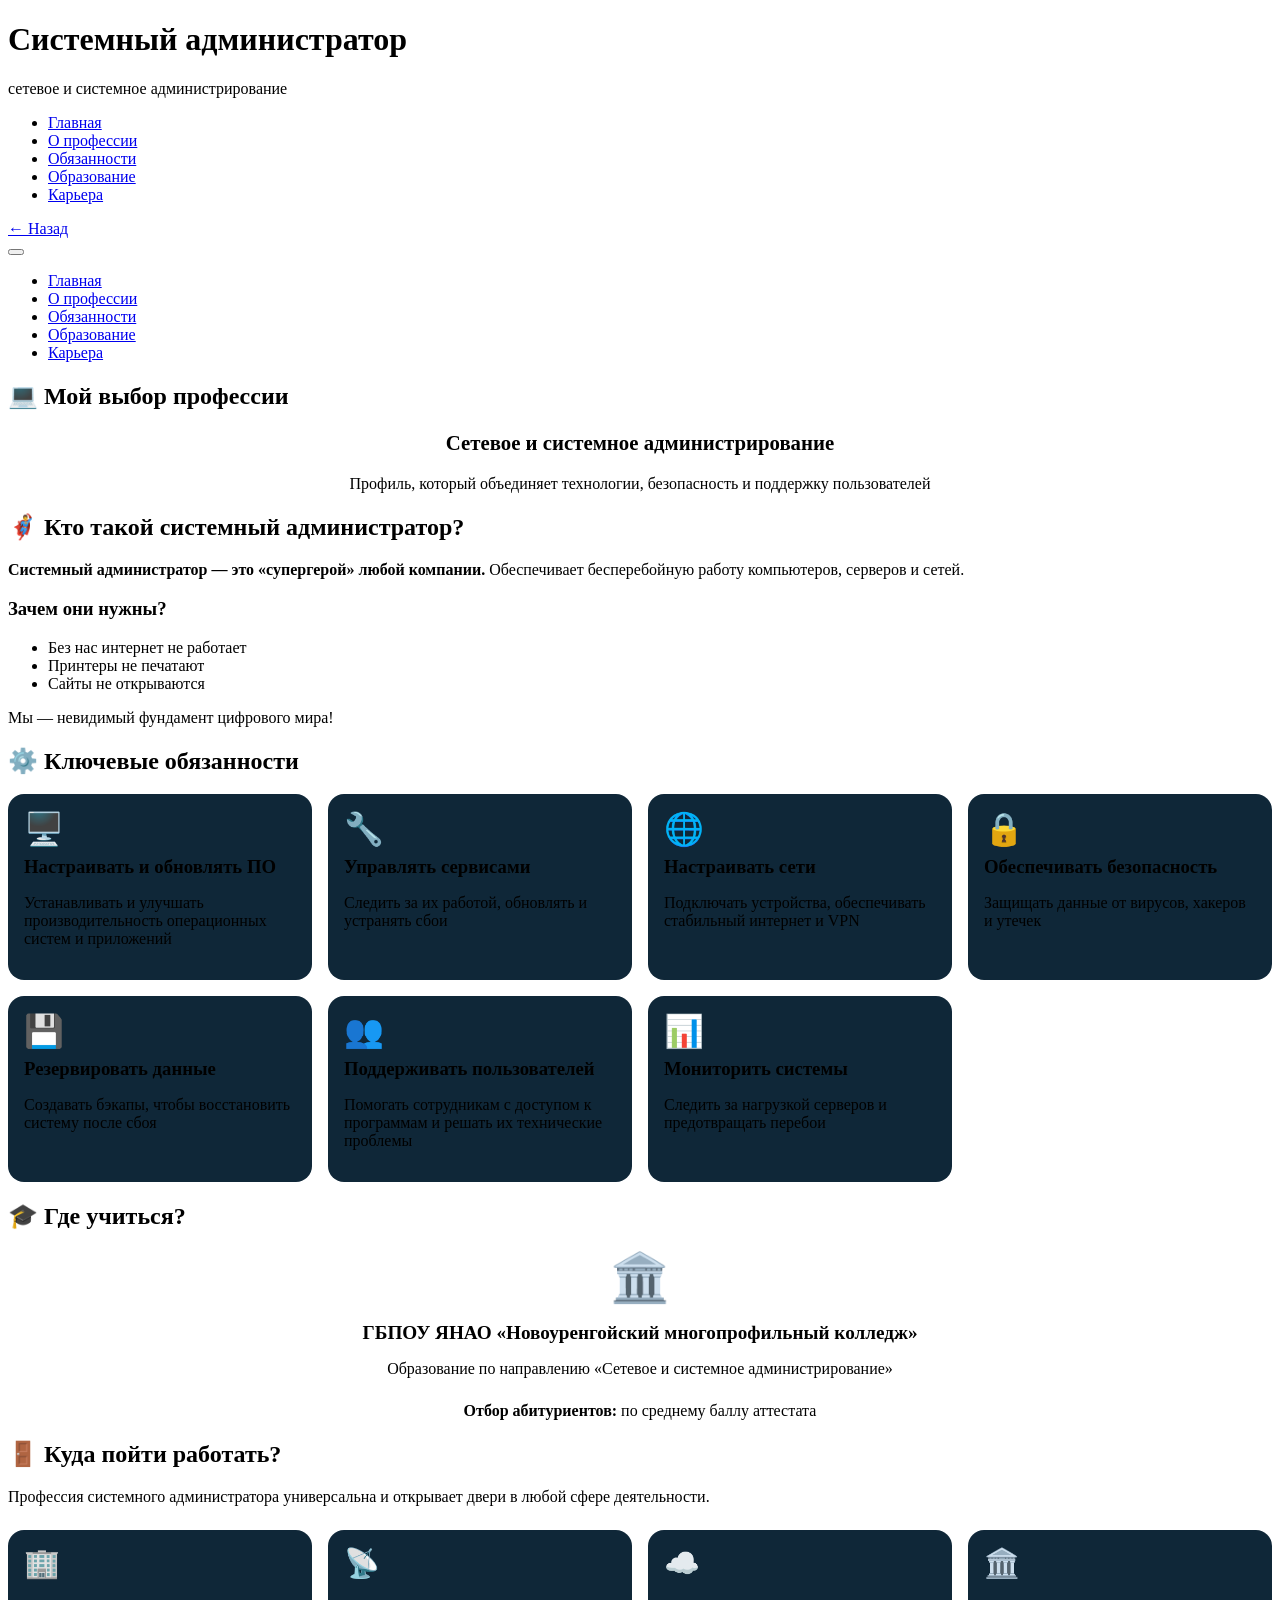
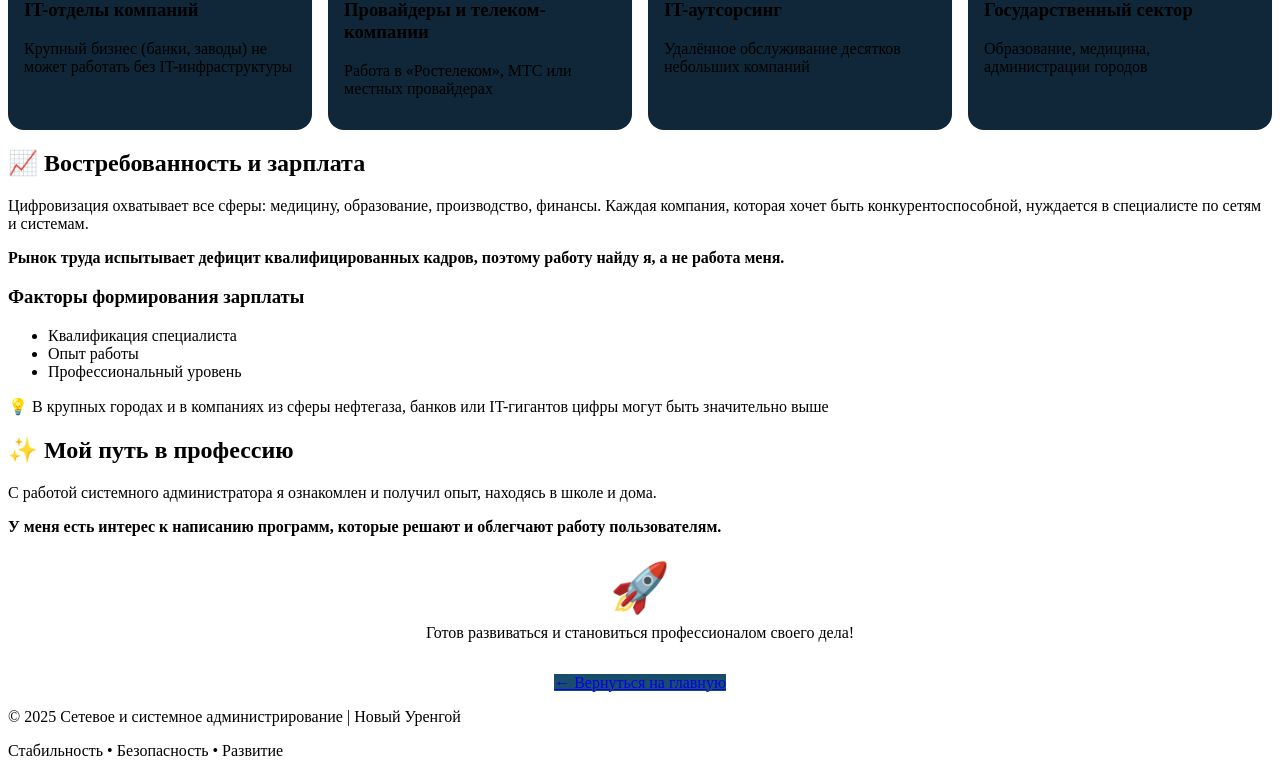
==== profession.html @ a05a3fca "Add files via upload" ====
<!-- profession.html -->
<!DOCTYPE html>
<html lang="ru">
<head>
    <meta charset="UTF-8">
    <meta name="viewport" content="width=device-width, initial-scale=1.0">
    <title>Системный администратор | Моя профессия</title>
    <link rel="preconnect" href="https://fonts.googleapis.com">
    <link rel="preconnect" href="https://fonts.gstatic.com" crossorigin>
    <link href="https://fonts.googleapis.com/css2?family=Inter:opsz,wght@14..32,400;14..32,500;14..32,600;14..32,700&display=swap" rel="stylesheet">
    <link rel="stylesheet" href="css/style.css">
</head>
<body>
<!-- Навигационная панель -->
<header class="fullscreen-nav">
    <div class="nav-content">
        <div class="nav-brand">
            <h1 class="nav-name">Системный администратор</h1>
            <p class="nav-location">сетевое и системное администрирование</p>
        </div>

        <nav class="nav-menu">
            <ul class="nav-links">
                <li><a href="index.html" class="nav-link">Главная</a></li>
                <li><a href="#about" class="nav-link">О профессии</a></li>
                <li><a href="#responsibilities" class="nav-link">Обязанности</a></li>
                <li><a href="#education" class="nav-link">Образование</a></li>
                <li><a href="#career" class="nav-link">Карьера</a>
            </ul>
        </nav>

        <div class="nav-social">
            <a href="index.html" class="social-link">← Назад</a>
        </div>

        <button class="mobile-menu-btn" aria-label="Меню">
            <span></span>
            <span></span>
            <span></span>
        </button>
    </div>
</header>

<!-- Мобильное меню -->
<div class="mobile-menu">
    <ul class="mobile-links">
        <li><a href="index.html" class="mobile-link">Главная</a></li>
        <li><a href="#about" class="mobile-link">О профессии</a></li>
        <li><a href="#responsibilities" class="mobile-link">Обязанности</a></li>
        <li><a href="#education" class="mobile-link">Образование</a></li>
        <li><a href="#career" class="mobile-link">Карьера</a></li>
    </ul>
</div>

<!-- Основной контент -->
<main class="main-content">
    <div class="container">
        <!-- 1-й слайд: выбор профессии -->
        <section class="card hero-card" id="about">
            <h2><span class="card-icon">💻</span> Мой выбор профессии</h2>
            <div class="bio-block" style="text-align: center;">
                <p style="font-size: 1.3rem; font-weight: 600;">Сетевое и системное администрирование</p>
                <p style="margin-top: 0.5rem;">Профиль, который объединяет технологии, безопасность и поддержку пользователей</p>
            </div>
        </section>

        <!-- 2-й слайд: кто такой системный администратор -->
        <section class="card" id="hero">
            <h2><span class="card-icon">🦸‍♂️</span> Кто такой системный администратор?</h2>
            <div class="bio-block">
                <p><strong>Системный администратор — это «супергерой» любой компании.</strong> Обеспечивает бесперебойную работу компьютеров, серверов и сетей.</p>
            </div>
            <div class="info-block">
                <h3>Зачем они нужны?</h3>
                <ul class="profile-list">
                    <li>Без нас интернет не работает</li>
                    <li>Принтеры не печатают</li>
                    <li>Сайты не открываются</li>
                </ul>
                <p style="margin-top: 1rem; color: var(--accent-light);">Мы — невидимый фундамент цифрового мира!</p>
            </div>
        </section>

        <!-- 3-й слайд: обязанности -->
        <section class="card" id="responsibilities">
            <h2><span class="card-icon">⚙️</span> Ключевые обязанности</h2>
            <div class="responsibilities-grid" style="display: grid; grid-template-columns: repeat(auto-fit, minmax(280px, 1fr)); gap: 1rem;">
                <div class="resp-item" style="background: #0f2738; border-radius: 1rem; padding: 1rem;">
                    <div style="font-size: 2rem;">🖥️</div>
                    <h3 style="margin: 0.5rem 0;">Настраивать и обновлять ПО</h3>
                    <p style="color: var(--text-secondary);">Устанавливать и улучшать производительность операционных систем и приложений</p>
                </div>
                <div class="resp-item" style="background: #0f2738; border-radius: 1rem; padding: 1rem;">
                    <div style="font-size: 2rem;">🔧</div>
                    <h3 style="margin: 0.5rem 0;">Управлять сервисами</h3>
                    <p style="color: var(--text-secondary);">Следить за их работой, обновлять и устранять сбои</p>
                </div>
                <div class="resp-item" style="background: #0f2738; border-radius: 1rem; padding: 1rem;">
                    <div style="font-size: 2rem;">🌐</div>
                    <h3 style="margin: 0.5rem 0;">Настраивать сети</h3>
                    <p style="color: var(--text-secondary);">Подключать устройства, обеспечивать стабильный интернет и VPN</p>
                </div>
                <div class="resp-item" style="background: #0f2738; border-radius: 1rem; padding: 1rem;">
                    <div style="font-size: 2rem;">🔒</div>
                    <h3 style="margin: 0.5rem 0;">Обеспечивать безопасность</h3>
                    <p style="color: var(--text-secondary);">Защищать данные от вирусов, хакеров и утечек</p>
                </div>
                <div class="resp-item" style="background: #0f2738; border-radius: 1rem; padding: 1rem;">
                    <div style="font-size: 2rem;">💾</div>
                    <h3 style="margin: 0.5rem 0;">Резервировать данные</h3>
                    <p style="color: var(--text-secondary);">Создавать бэкапы, чтобы восстановить систему после сбоя</p>
                </div>
                <div class="resp-item" style="background: #0f2738; border-radius: 1rem; padding: 1rem;">
                    <div style="font-size: 2rem;">👥</div>
                    <h3 style="margin: 0.5rem 0;">Поддерживать пользователей</h3>
                    <p style="color: var(--text-secondary);">Помогать сотрудникам с доступом к программам и решать их технические проблемы</p>
                </div>
                <div class="resp-item" style="background: #0f2738; border-radius: 1rem; padding: 1rem;">
                    <div style="font-size: 2rem;">📊</div>
                    <h3 style="margin: 0.5rem 0;">Мониторить системы</h3>
                    <p style="color: var(--text-secondary);">Следить за нагрузкой серверов и предотвращать перебои</p>
                </div>
            </div>
        </section>

        <!-- 4-й слайд: образование -->
        <section class="card" id="education">
            <h2><span class="card-icon">🎓</span> Где учиться?</h2>
            <div class="education-item" style="display: block; text-align: center;">
                <div style="font-size: 3rem; margin-bottom: 1rem;">🏛️</div>
                <div class="education-desc">
                    <strong style="font-size: 1.2rem;">ГБПОУ ЯНАО «Новоуренгойский многопрофильный колледж»</strong>
                    <p style="margin-top: 1rem;">Образование по направлению «Сетевое и системное администрирование»</p>
                </div>
                <div class="bio-block" style="margin-top: 1.5rem;">
                    <p><strong>Отбор абитуриентов:</strong> по среднему баллу аттестата</p>
                </div>
            </div>
        </section>

        <!-- 5-й слайд: направления работы -->
        <section class="card" id="career">
            <h2><span class="card-icon">🚪</span> Куда пойти работать?</h2>
            <p style="margin-bottom: 1.5rem;">Профессия системного администратора универсальна и открывает двери в любой сфере деятельности.</p>
            
            <div class="directions-grid" style="display: grid; grid-template-columns: repeat(auto-fit, minmax(260px, 1fr)); gap: 1rem;">
                <div class="direction-item" style="background: #0f2738; border-radius: 1rem; padding: 1rem;">
                    <div style="font-size: 1.8rem;">🏢</div>
                    <h3>IT-отделы компаний</h3>
                    <p style="color: var(--text-secondary);">Крупный бизнес (банки, заводы) не может работать без IT-инфраструктуры</p>
                </div>
                <div class="direction-item" style="background: #0f2738; border-radius: 1rem; padding: 1rem;">
                    <div style="font-size: 1.8rem;">📡</div>
                    <h3>Провайдеры и телеком-компании</h3>
                    <p style="color: var(--text-secondary);">Работа в «Ростелеком», МТС или местных провайдерах</p>
                </div>
                <div class="direction-item" style="background: #0f2738; border-radius: 1rem; padding: 1rem;">
                    <div style="font-size: 1.8rem;">☁️</div>
                    <h3>IT-аутсорсинг</h3>
                    <p style="color: var(--text-secondary);">Удалённое обслуживание десятков небольших компаний</p>
                </div>
                <div class="direction-item" style="background: #0f2738; border-radius: 1rem; padding: 1rem;">
                    <div style="font-size: 1.8rem;">🏛️</div>
                    <h3>Государственный сектор</h3>
                    <p style="color: var(--text-secondary);">Образование, медицина, администрации городов</p>
                </div>
            </div>
        </section>

        <!-- 6-й слайд: востребованность и зарплата -->
        <section class="card">
            <h2><span class="card-icon">📈</span> Востребованность и зарплата</h2>
            
            <div class="bio-block">
                <p>Цифровизация охватывает все сферы: медицину, образование, производство, финансы. Каждая компания, которая хочет быть конкурентоспособной, нуждается в специалисте по сетям и системам.</p>
                <p style="margin-top: 1rem;"><strong>Рынок труда испытывает дефицит квалифицированных кадров, поэтому работу найду я, а не работа меня.</strong></p>
            </div>

            <div class="info-block">
                <h3>Факторы формирования зарплаты</h3>
                <ul class="profile-list">
                    <li>Квалификация специалиста</li>
                    <li>Опыт работы</li>
                    <li>Профессиональный уровень</li>
                </ul>
                <p style="margin-top: 1rem; color: var(--accent-light);">💡 В крупных городах и в компаниях из сферы нефтегаза, банков или IT-гигантов цифры могут быть значительно выше</p>
            </div>
        </section>

        <!-- 7-й слайд: заключение -->
        <section class="card">
            <h2><span class="card-icon">✨</span> Мой путь в профессию</h2>
            <div class="bio-block" style="border-left-color: #c6512b;">
                <p>С работой системного администратора я ознакомлен и получил опыт, находясь в школе и дома.</p>
                <p style="margin-top: 1rem;"><strong>У меня есть интерес к написанию программ, которые решают и облегчают работу пользователям.</strong></p>
            </div>
            <div style="text-align: center; margin-top: 1.5rem;">
                <div style="font-size: 3rem;">🚀</div>
                <p style="margin-top: 0.5rem;">Готов развиваться и становиться профессионалом своего дела!</p>
            </div>
        </section>

        <!-- Кнопка возврата -->
        <div style="text-align: center; margin-top: 2rem;">
            <a href="index.html" class="button button-twitch" style="background: #1a4d6b;">
                <span class="button-icon">←</span>
                Вернуться на главную
            </a>
        </div>
    </div>
</main>

<!-- Футер -->
<footer class="footer">
    <div class="footer-content">
        <p>© 2025 Сетевое и системное администрирование | Новый Уренгой</p>
        <p class="footer-motto">Стабильность • Безопасность • Развитие</p>
    </div>
</footer>

<script src="js/main.js"></script>
</body>
</html>
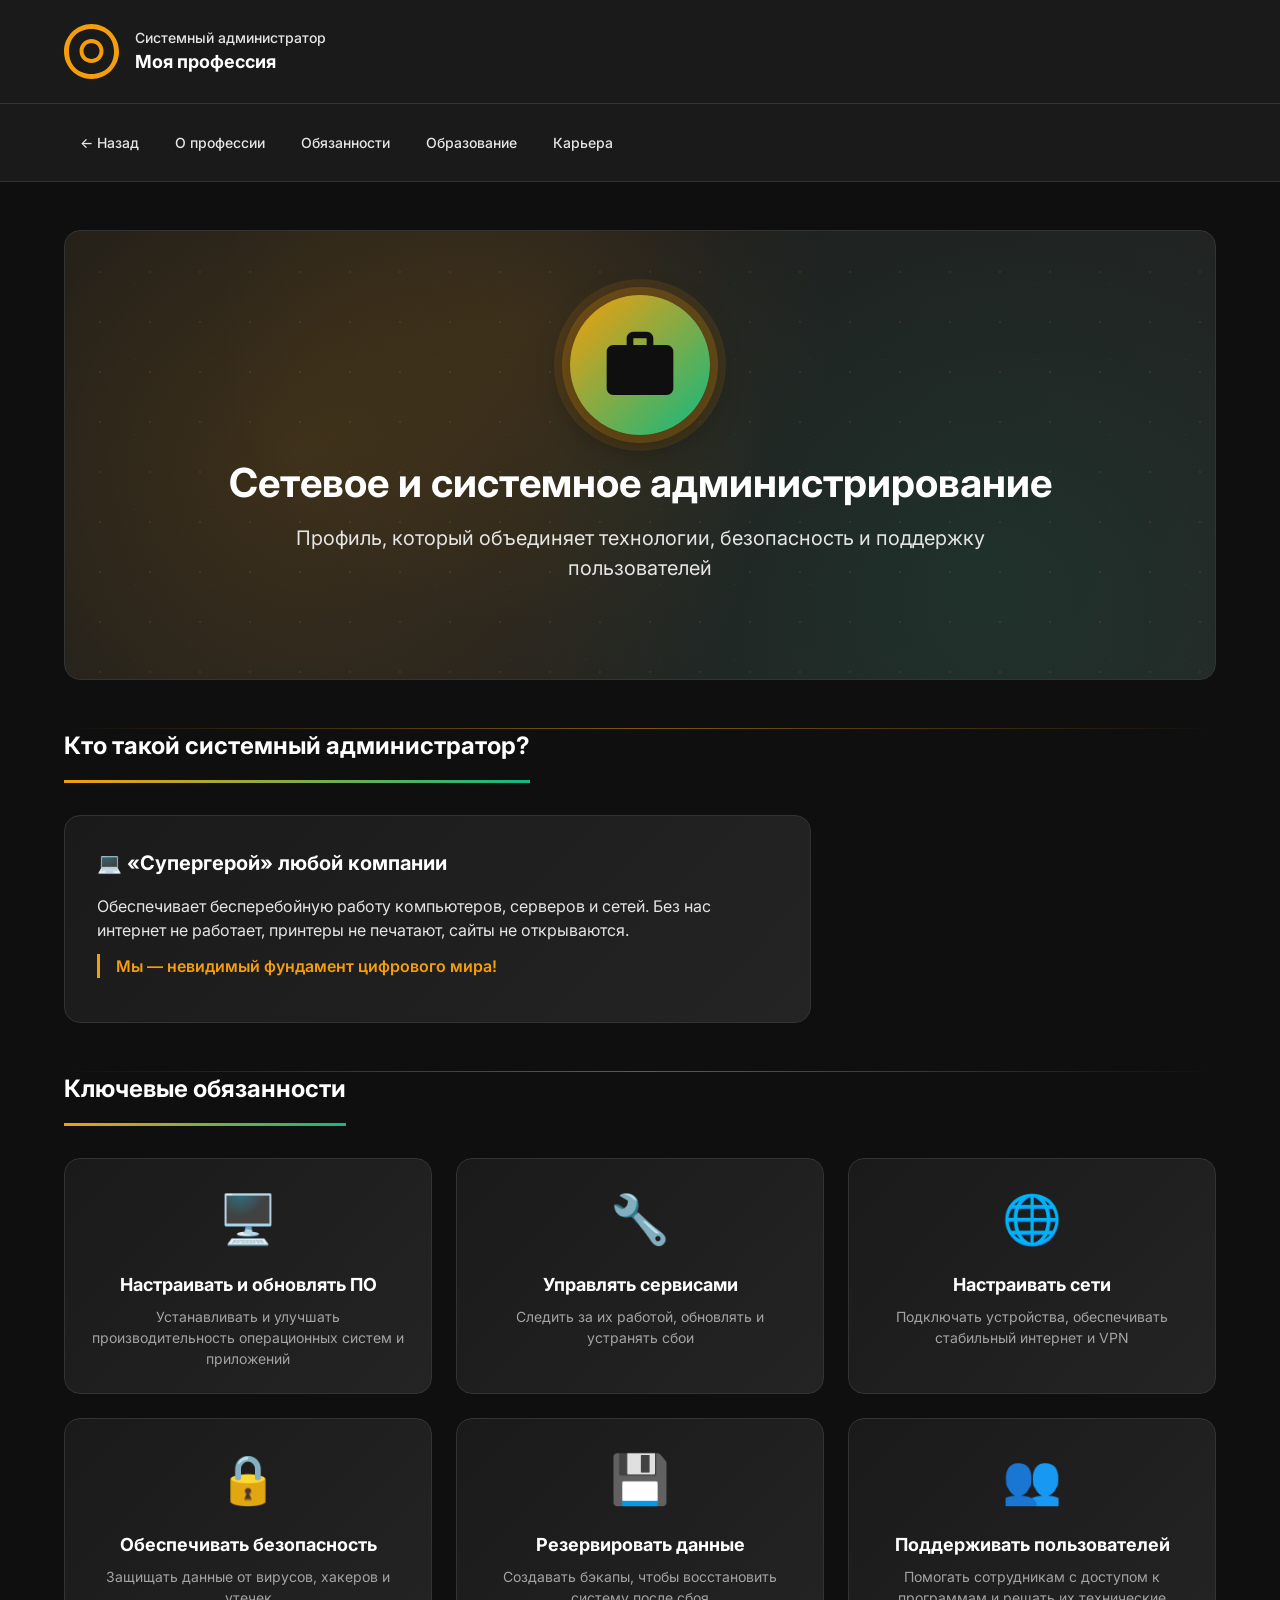
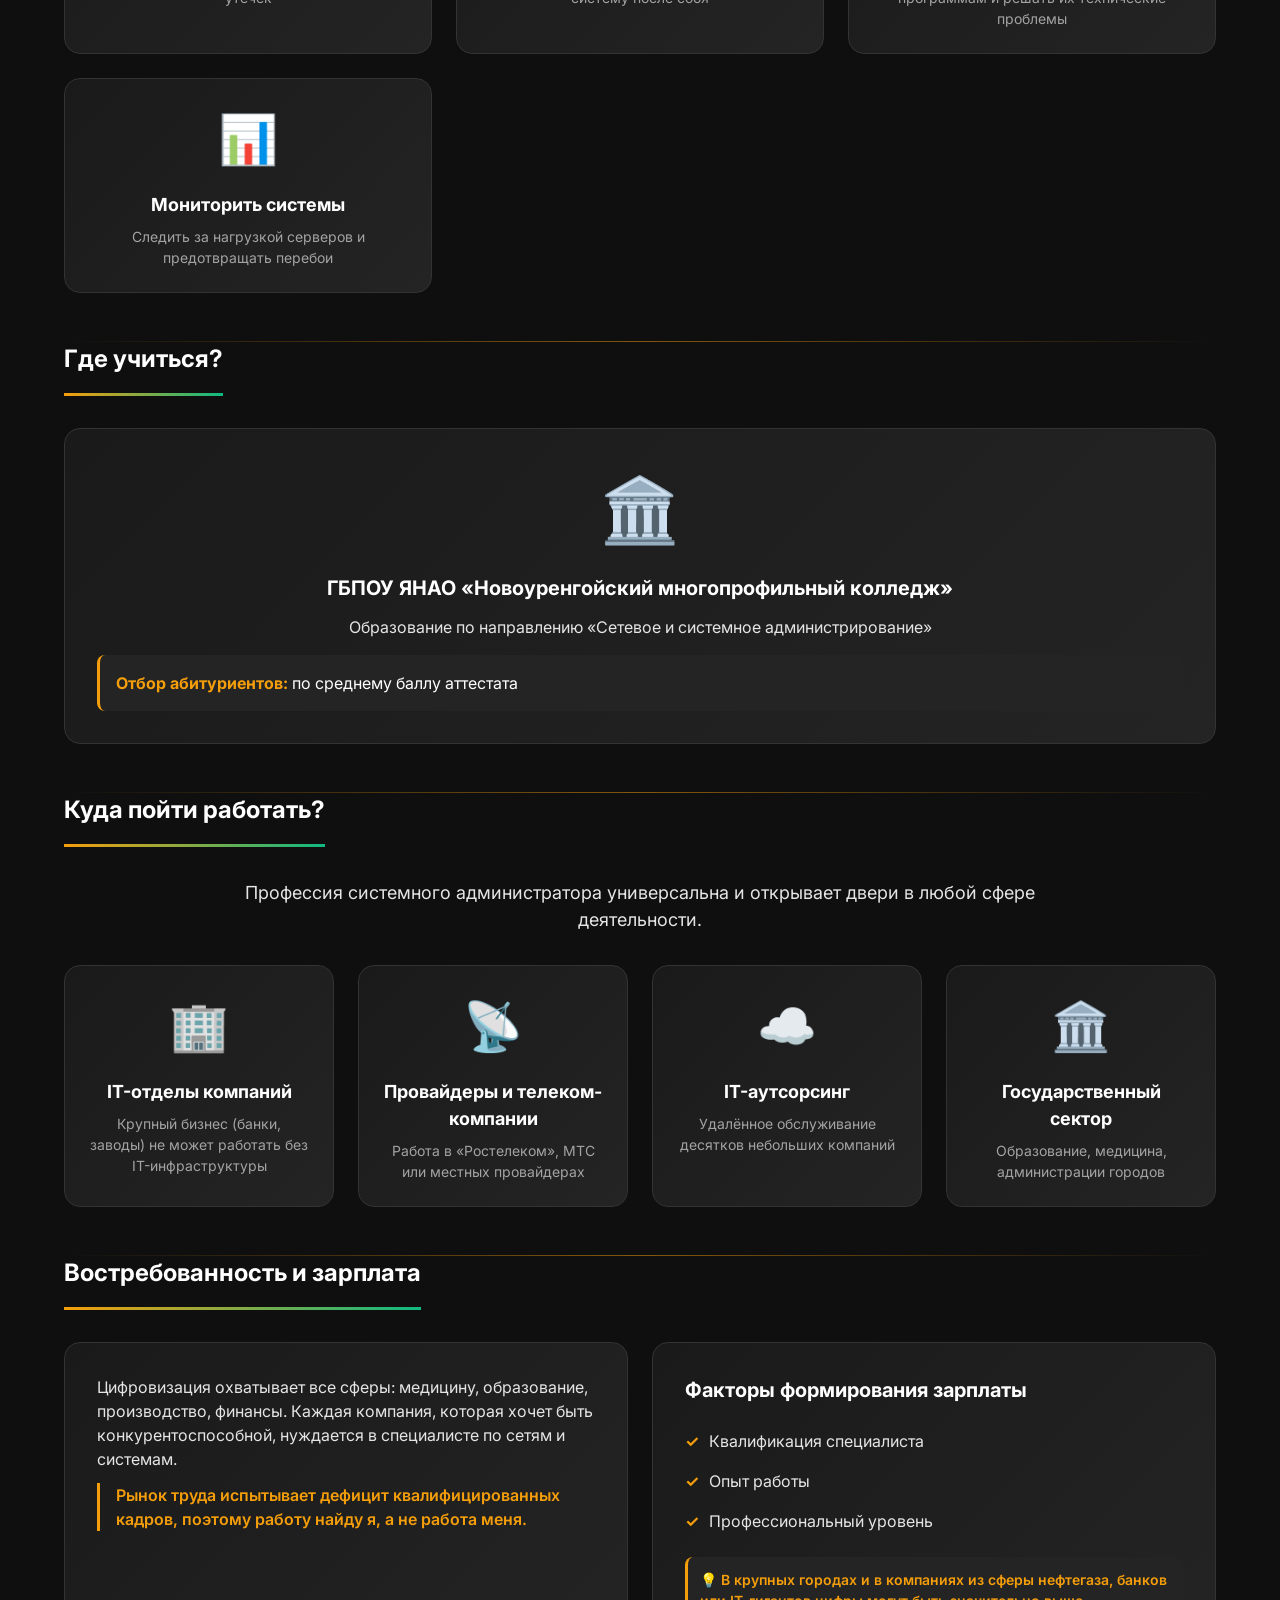
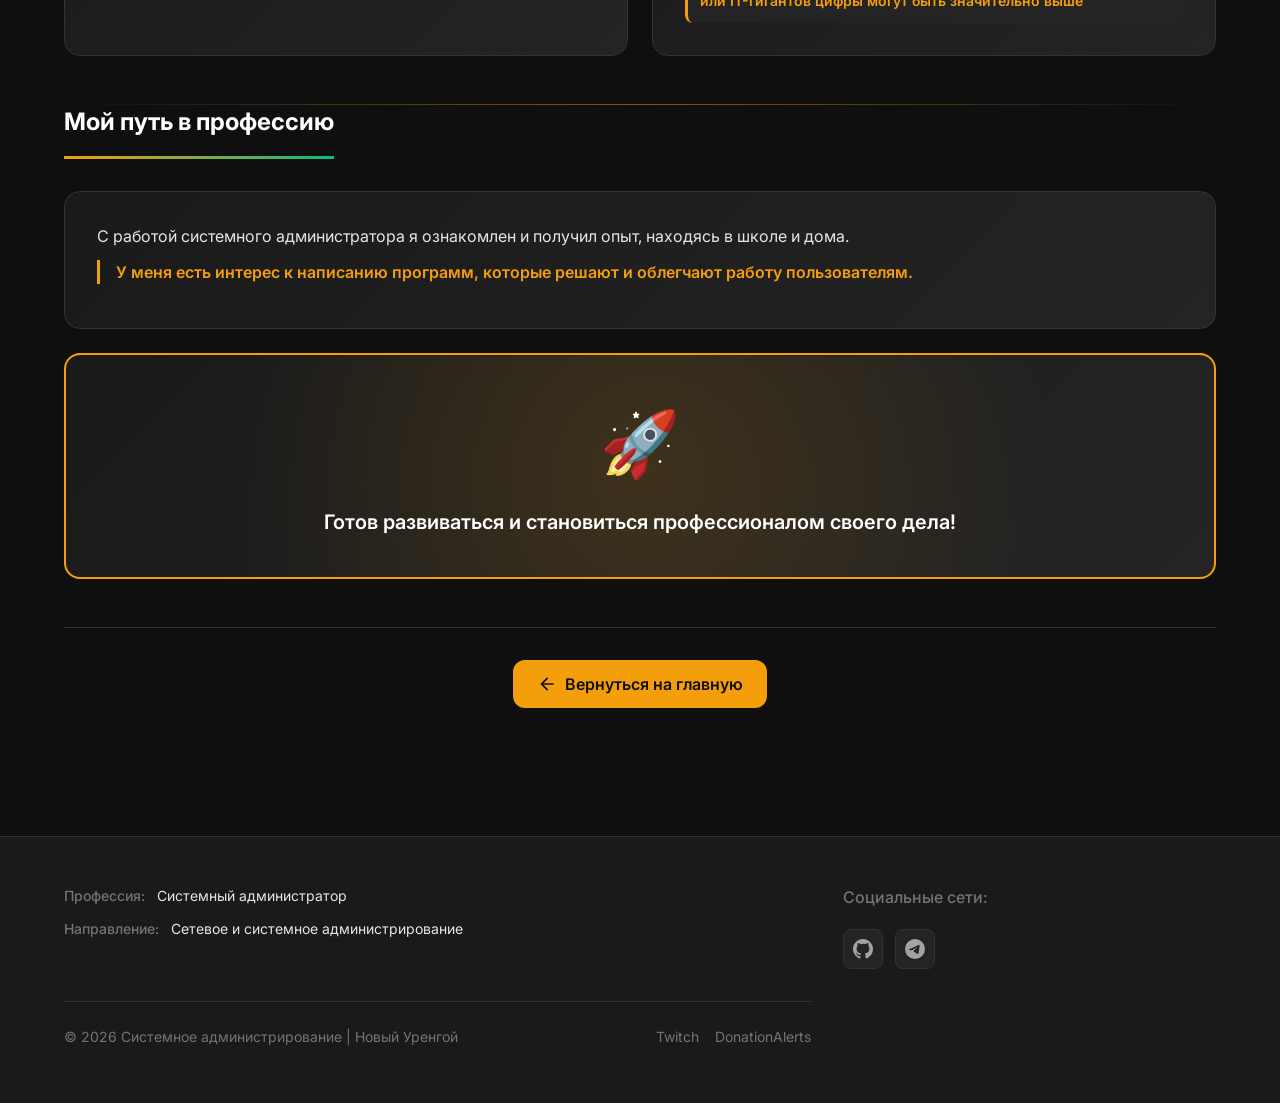
==== commit c4e3d1eb: "Переработка сайта под другую структуру и обновление стилей" ====
--- a/profession.html
+++ b/profession.html
@@ -1,223 +1,271 @@
-<!-- profession.html -->
 <!DOCTYPE html>
 <html lang="ru">
 <head>
     <meta charset="UTF-8">
     <meta name="viewport" content="width=device-width, initial-scale=1.0">
+    <meta name="description" content="Системный администратор - профессия будущего. Сетевое и системное администрирование">
     <title>Системный администратор | Моя профессия</title>
+    
+    <!-- Fonts -->
     <link rel="preconnect" href="https://fonts.googleapis.com">
     <link rel="preconnect" href="https://fonts.gstatic.com" crossorigin>
-    <link href="https://fonts.googleapis.com/css2?family=Inter:opsz,wght@14..32,400;14..32,500;14..32,600;14..32,700&display=swap" rel="stylesheet">
+    <link href="https://fonts.googleapis.com/css2?family=Inter:wght@400;500;600;700&display=swap" rel="stylesheet">
+    
+    <!-- CSS -->
     <link rel="stylesheet" href="css/style.css">
 </head>
 <body>
-<!-- Навигационная панель -->
-<header class="fullscreen-nav">
-    <div class="nav-content">
-        <div class="nav-brand">
-            <h1 class="nav-name">Системный администратор</h1>
-            <p class="nav-location">сетевое и системное администрирование</p>
-        </div>
-
-        <nav class="nav-menu">
-            <ul class="nav-links">
-                <li><a href="index.html" class="nav-link">Главная</a></li>
-                <li><a href="#about" class="nav-link">О профессии</a></li>
-                <li><a href="#responsibilities" class="nav-link">Обязанности</a></li>
-                <li><a href="#education" class="nav-link">Образование</a></li>
-                <li><a href="#career" class="nav-link">Карьера</a>
+    <!-- Header -->
+    <header class="main-header">
+        <div class="container">
+            <a href="index.html" class="logo-link">
+                <div class="logo-icon">
+                    <svg width="55" height="55" viewBox="0 0 55 55" fill="currentColor">
+                        <path d="M27.5 0C12.33 0 0 12.33 0 27.5S12.33 55 27.5 55 55 42.67 55 27.5 42.67 0 27.5 0zm0 50C14.08 50 5 40.92 5 27.5S14.08 5 27.5 5 50 14.08 50 27.5 40.92 50 27.5 50z"/>
+                        <path d="M27.5 15c-6.63 0-12 5.37-12 12s5.37 12 12 12 12-5.37 12-12-5.37-12-12-12zm0 20c-4.42 0-8-3.58-8-8s3.58-8 8-8 8 3.58 8 8-3.58 8-8 8z"/>
+                    </svg>
+                </div>
+                <div class="logo-text">
+                    <span class="logo-title">Системный администратор</span>
+                    <span class="logo-subtitle">Моя профессия</span>
+                </div>
+            </a>
+        </div>
+    </header>
+
+    <!-- Navigation -->
+    <nav class="main-nav">
+        <div class="container">
+            <button class="mobile-menu-toggle" aria-label="Открыть меню">
+                <span></span>
+                <span></span>
+                <span></span>
+            </button>
+            <ul class="nav-menu">
+                <li class="nav-item">
+                    <a href="index.html" class="nav-link">← Назад</a>
+                </li>
+                <li class="nav-item">
+                    <a href="#about" class="nav-link">О профессии</a>
+                </li>
+                <li class="nav-item">
+                    <a href="#responsibilities" class="nav-link">Обязанности</a>
+                </li>
+                <li class="nav-item">
+                    <a href="#education" class="nav-link">Образование</a>
+                </li>
+                <li class="nav-item">
+                    <a href="#career" class="nav-link">Карьера</a>
+                </li>
             </ul>
-        </nav>
-
-        <div class="nav-social">
-            <a href="index.html" class="social-link">← Назад</a>
-        </div>
-
-        <button class="mobile-menu-btn" aria-label="Меню">
-            <span></span>
-            <span></span>
-            <span></span>
-        </button>
-    </div>
-</header>
-
-<!-- Мобильное меню -->
-<div class="mobile-menu">
-    <ul class="mobile-links">
-        <li><a href="index.html" class="mobile-link">Главная</a></li>
-        <li><a href="#about" class="mobile-link">О профессии</a></li>
-        <li><a href="#responsibilities" class="mobile-link">Обязанности</a></li>
-        <li><a href="#education" class="mobile-link">Образование</a></li>
-        <li><a href="#career" class="mobile-link">Карьера</a></li>
-    </ul>
-</div>
-
-<!-- Основной контент -->
-<main class="main-content">
-    <div class="container">
-        <!-- 1-й слайд: выбор профессии -->
-        <section class="card hero-card" id="about">
-            <h2><span class="card-icon">💻</span> Мой выбор профессии</h2>
-            <div class="bio-block" style="text-align: center;">
-                <p style="font-size: 1.3rem; font-weight: 600;">Сетевое и системное администрирование</p>
-                <p style="margin-top: 0.5rem;">Профиль, который объединяет технологии, безопасность и поддержку пользователей</p>
+        </div>
+    </nav>
+
+    <!-- Main Content -->
+    <main class="main-content">
+        <div class="container">
+            <!-- Hero Section -->
+            <section class="hero-section" id="about">
+                <div class="hero-content">
+                    <div class="hero-avatar">
+                        <div class="avatar-placeholder">
+                            <svg width="80" height="80" viewBox="0 0 24 24" fill="currentColor">
+                                <path d="M20 6h-4V4c0-1.11-.89-2-2-2h-4c-1.11 0-2 .89-2 2v2H4c-1.11 0-1.99.89-1.99 2L2 19c0 1.11.89 2 2 2h16c1.11 0 2-.89 2-2V8c0-1.11-.89-2-2-2zm-6 0h-4V4h4v2z"/>
+                            </svg>
+                        </div>
+                    </div>
+                    <h1 class="hero-title">Сетевое и системное администрирование</h1>
+                    <p class="hero-subtitle">Профиль, который объединяет технологии, безопасность и поддержку пользователей</p>
+                </div>
+            </section>
+
+            <!-- About Section -->
+            <section class="about-section" id="about">
+                <h2 class="section-title">Кто такой системный администратор?</h2>
+                <div class="about-content">
+                    <div class="info-card">
+                        <h3>💻 «Супергерой» любой компании</h3>
+                        <p>Обеспечивает бесперебойную работу компьютеров, серверов и сетей. Без нас интернет не работает, принтеры не печатают, сайты не открываются.</p>
+                        <p class="highlight">Мы — невидимый фундамент цифрового мира!</p>
+                    </div>
+                </div>
+            </section>
+
+            <!-- Responsibilities Section -->
+            <section class="responsibilities-section" id="responsibilities">
+                <h2 class="section-title">Ключевые обязанности</h2>
+                <div class="responsibilities-grid">
+                    <div class="resp-card">
+                        <div class="resp-icon">🖥️</div>
+                        <h3>Настраивать и обновлять ПО</h3>
+                        <p>Устанавливать и улучшать производительность операционных систем и приложений</p>
+                    </div>
+                    <div class="resp-card">
+                        <div class="resp-icon">🔧</div>
+                        <h3>Управлять сервисами</h3>
+                        <p>Следить за их работой, обновлять и устранять сбои</p>
+                    </div>
+                    <div class="resp-card">
+                        <div class="resp-icon">🌐</div>
+                        <h3>Настраивать сети</h3>
+                        <p>Подключать устройства, обеспечивать стабильный интернет и VPN</p>
+                    </div>
+                    <div class="resp-card">
+                        <div class="resp-icon">🔒</div>
+                        <h3>Обеспечивать безопасность</h3>
+                        <p>Защищать данные от вирусов, хакеров и утечек</p>
+                    </div>
+                    <div class="resp-card">
+                        <div class="resp-icon">💾</div>
+                        <h3>Резервировать данные</h3>
+                        <p>Создавать бэкапы, чтобы восстановить систему после сбоя</p>
+                    </div>
+                    <div class="resp-card">
+                        <div class="resp-icon">👥</div>
+                        <h3>Поддерживать пользователей</h3>
+                        <p>Помогать сотрудникам с доступом к программам и решать их технические проблемы</p>
+                    </div>
+                    <div class="resp-card">
+                        <div class="resp-icon">📊</div>
+                        <h3>Мониторить системы</h3>
+                        <p>Следить за нагрузкой серверов и предотвращать перебои</p>
+                    </div>
+                </div>
+            </section>
+
+            <!-- Education Section -->
+            <section class="education-section" id="education">
+                <h2 class="section-title">Где учиться?</h2>
+                <div class="education-content">
+                    <div class="education-card">
+                        <div class="education-icon">🏛️</div>
+                        <h3>ГБПОУ ЯНАО «Новоуренгойский многопрофильный колледж»</h3>
+                        <p>Образование по направлению «Сетевое и системное администрирование»</p>
+                        <div class="education-note">
+                            <strong>Отбор абитуриентов:</strong> по среднему баллу аттестата
+                        </div>
+                    </div>
+                </div>
+            </section>
+
+            <!-- Career Section -->
+            <section class="career-section" id="career">
+                <h2 class="section-title">Куда пойти работать?</h2>
+                <p class="section-intro">Профессия системного администратора универсальна и открывает двери в любой сфере деятельности.</p>
+                
+                <div class="directions-grid">
+                    <div class="direction-card">
+                        <div class="direction-icon">🏢</div>
+                        <h3>IT-отделы компаний</h3>
+                        <p>Крупный бизнес (банки, заводы) не может работать без IT-инфраструктуры</p>
+                    </div>
+                    <div class="direction-card">
+                        <div class="direction-icon">📡</div>
+                        <h3>Провайдеры и телеком-компании</h3>
+                        <p>Работа в «Ростелеком», МТС или местных провайдерах</p>
+                    </div>
+                    <div class="direction-card">
+                        <div class="direction-icon">☁️</div>
+                        <h3>IT-аутсорсинг</h3>
+                        <p>Удалённое обслуживание десятков небольших компаний</p>
+                    </div>
+                    <div class="direction-card">
+                        <div class="direction-icon">🏛️</div>
+                        <h3>Государственный сектор</h3>
+                        <p>Образование, медицина, администрации городов</p>
+                    </div>
+                </div>
+            </section>
+
+            <!-- Demand Section -->
+            <section class="demand-section">
+                <h2 class="section-title">Востребованность и зарплата</h2>
+                <div class="demand-content">
+                    <div class="info-card">
+                        <p>Цифровизация охватывает все сферы: медицину, образование, производство, финансы. Каждая компания, которая хочет быть конкурентоспособной, нуждается в специалисте по сетям и системам.</p>
+                        <p class="highlight">Рынок труда испытывает дефицит квалифицированных кадров, поэтому работу найду я, а не работа меня.</p>
+                    </div>
+                    <div class="factors-card">
+                        <h3>Факторы формирования зарплаты</h3>
+                        <ul class="factors-list">
+                            <li>Квалификация специалиста</li>
+                            <li>Опыт работы</li>
+                            <li>Профессиональный уровень</li>
+                        </ul>
+                        <p class="highlight">💡 В крупных городах и в компаниях из сферы нефтегаза, банков или IT-гигантов цифры могут быть значительно выше</p>
+                    </div>
+                </div>
+            </section>
+
+            <!-- Conclusion Section -->
+            <section class="conclusion-section">
+                <h2 class="section-title">Мой путь в профессию</h2>
+                <div class="conclusion-content">
+                    <div class="info-card">
+                        <p>С работой системного администратора я ознакомлен и получил опыт, находясь в школе и дома.</p>
+                        <p class="highlight">У меня есть интерес к написанию программ, которые решают и облегчают работу пользователям.</p>
+                    </div>
+                    <div class="conclusion-cta">
+                        <div class="cta-icon">🚀</div>
+                        <p>Готов развиваться и становиться профессионалом своего дела!</p>
+                    </div>
+                </div>
+            </section>
+
+            <!-- Back Button -->
+            <div class="back-button">
+                <a href="index.html" class="button button-primary">
+                    <svg width="20" height="20" viewBox="0 0 24 24" fill="currentColor">
+                        <path d="M20 11H7.83l5.59-5.59L12 4l-8 8 8 8 1.41-1.41L7.83 13H20v-2z"/>
+                    </svg>
+                    Вернуться на главную
+                </a>
             </div>
-        </section>
-
-        <!-- 2-й слайд: кто такой системный администратор -->
-        <section class="card" id="hero">
-            <h2><span class="card-icon">🦸‍♂️</span> Кто такой системный администратор?</h2>
-            <div class="bio-block">
-                <p><strong>Системный администратор — это «супергерой» любой компании.</strong> Обеспечивает бесперебойную работу компьютеров, серверов и сетей.</p>
+        </div>
+    </main>
+
+    <!-- Footer -->
+    <footer class="main-footer">
+        <div class="container">
+            <div class="footer-content">
+                <div class="footer-info">
+                    <div class="footer-item">
+                        <span class="footer-label">Профессия:</span>
+                        <span class="footer-value">Системный администратор</span>
+                    </div>
+                    <div class="footer-item">
+                        <span class="footer-label">Направление:</span>
+                        <span class="footer-value">Сетевое и системное администрирование</span>
+                    </div>
+                </div>
+                
+                <div class="footer-social">
+                    <span class="footer-label">Социальные сети:</span>
+                    <div class="social-links">
+                        <a href="https://github.com/razetka2010" target="_blank" rel="noopener noreferrer" class="social-icon" aria-label="GitHub">
+                            <svg width="20" height="20" viewBox="0 0 24 24" fill="currentColor">
+                                <path d="M12 0C5.374 0 0 5.373 0 12c0 5.302 3.438 9.8 8.207 11.387.599.111.793-.261.793-.577v-2.234c-3.338.726-4.033-1.416-4.033-1.416-.546-1.387-1.333-1.756-1.333-1.756-1.089-.745.083-.729.083-.729 1.205.084 1.839 1.237 1.839 1.237 1.07 1.834 2.807 1.304 3.492.997.107-.775.418-1.305.762-1.604-2.665-.305-5.467-1.334-5.467-5.931 0-1.311.469-2.381 1.236-3.221-.124-.303-.535-1.524.117-3.176 0 0 1.008-.322 3.301 1.23A11.509 11.509 0 0112 5.803c1.02.005 2.047.138 3.006.404 2.291-1.552 3.297-1.23 3.297-1.23.653 1.653.242 2.874.118 3.176.77.84 1.235 1.911 1.235 3.221 0 4.609-2.807 5.624-5.479 5.921.43.372.823 1.102.823 2.222v3.293c0 .319.192.694.801.576C20.566 21.797 24 17.3 24 12c0-6.627-5.373-12-12-12z"/>
+                            </svg>
+                        </a>
+                        <a href="https://t.me/znaniesevera" target="_blank" rel="noopener noreferrer" class="social-icon" aria-label="Telegram">
+                            <svg width="20" height="20" viewBox="0 0 24 24" fill="currentColor">
+                                <path d="M11.944 0A12 12 0 0 0 0 12a12 12 0 0 0 12 12 12 12 0 0 0 12-12A12 12 0 0 0 12 0a12 12 0 0 0-.056 0zm4.962 7.224c.1-.002.321.023.465.14a.506.506 0 0 1 .171.325c.016.093.036.306.02.472-.18 1.898-.962 6.502-1.36 8.627-.168.9-.499 1.201-.82 1.23-.696.065-1.225-.46-1.9-.902-1.056-.693-1.653-1.124-2.678-1.8-1.185-.78-.417-1.21.258-1.91.177-.184 3.247-2.977 3.307-3.23.007-.032.014-.15-.056-.212s-.174-.041-.249-.024c-.106.024-1.793 1.14-5.061 3.345-.479.33-.913.49-1.302.48-.428-.008-1.252-.241-1.865-.44-.752-.245-1.349-.374-1.297-.789.027-.216.325-.437.893-.663 3.498-1.524 5.83-2.529 6.998-3.014 3.332-1.386 4.025-1.627 4.476-1.635z"/>
+                            </svg>
+                        </a>
+                    </div>
+                </div>
+
+                <div class="footer-bottom">
+                    <p>© 2026 Системное администрирование | Новый Уренгой</p>
+                    <div class="footer-links">
+                        <a href="https://twitch.tv/razetka_programmist" target="_blank" rel="noopener noreferrer">Twitch</a>
+                        <a href="https://donationalerts.com/r/znanie_severa" target="_blank" rel="noopener noreferrer">DonationAlerts</a>
+                    </div>
+                </div>
             </div>
-            <div class="info-block">
-                <h3>Зачем они нужны?</h3>
-                <ul class="profile-list">
-                    <li>Без нас интернет не работает</li>
-                    <li>Принтеры не печатают</li>
-                    <li>Сайты не открываются</li>
-                </ul>
-                <p style="margin-top: 1rem; color: var(--accent-light);">Мы — невидимый фундамент цифрового мира!</p>
-            </div>
-        </section>
-
-        <!-- 3-й слайд: обязанности -->
-        <section class="card" id="responsibilities">
-            <h2><span class="card-icon">⚙️</span> Ключевые обязанности</h2>
-            <div class="responsibilities-grid" style="display: grid; grid-template-columns: repeat(auto-fit, minmax(280px, 1fr)); gap: 1rem;">
-                <div class="resp-item" style="background: #0f2738; border-radius: 1rem; padding: 1rem;">
-                    <div style="font-size: 2rem;">🖥️</div>
-                    <h3 style="margin: 0.5rem 0;">Настраивать и обновлять ПО</h3>
-                    <p style="color: var(--text-secondary);">Устанавливать и улучшать производительность операционных систем и приложений</p>
-                </div>
-                <div class="resp-item" style="background: #0f2738; border-radius: 1rem; padding: 1rem;">
-                    <div style="font-size: 2rem;">🔧</div>
-                    <h3 style="margin: 0.5rem 0;">Управлять сервисами</h3>
-                    <p style="color: var(--text-secondary);">Следить за их работой, обновлять и устранять сбои</p>
-                </div>
-                <div class="resp-item" style="background: #0f2738; border-radius: 1rem; padding: 1rem;">
-                    <div style="font-size: 2rem;">🌐</div>
-                    <h3 style="margin: 0.5rem 0;">Настраивать сети</h3>
-                    <p style="color: var(--text-secondary);">Подключать устройства, обеспечивать стабильный интернет и VPN</p>
-                </div>
-                <div class="resp-item" style="background: #0f2738; border-radius: 1rem; padding: 1rem;">
-                    <div style="font-size: 2rem;">🔒</div>
-                    <h3 style="margin: 0.5rem 0;">Обеспечивать безопасность</h3>
-                    <p style="color: var(--text-secondary);">Защищать данные от вирусов, хакеров и утечек</p>
-                </div>
-                <div class="resp-item" style="background: #0f2738; border-radius: 1rem; padding: 1rem;">
-                    <div style="font-size: 2rem;">💾</div>
-                    <h3 style="margin: 0.5rem 0;">Резервировать данные</h3>
-                    <p style="color: var(--text-secondary);">Создавать бэкапы, чтобы восстановить систему после сбоя</p>
-                </div>
-                <div class="resp-item" style="background: #0f2738; border-radius: 1rem; padding: 1rem;">
-                    <div style="font-size: 2rem;">👥</div>
-                    <h3 style="margin: 0.5rem 0;">Поддерживать пользователей</h3>
-                    <p style="color: var(--text-secondary);">Помогать сотрудникам с доступом к программам и решать их технические проблемы</p>
-                </div>
-                <div class="resp-item" style="background: #0f2738; border-radius: 1rem; padding: 1rem;">
-                    <div style="font-size: 2rem;">📊</div>
-                    <h3 style="margin: 0.5rem 0;">Мониторить системы</h3>
-                    <p style="color: var(--text-secondary);">Следить за нагрузкой серверов и предотвращать перебои</p>
-                </div>
-            </div>
-        </section>
-
-        <!-- 4-й слайд: образование -->
-        <section class="card" id="education">
-            <h2><span class="card-icon">🎓</span> Где учиться?</h2>
-            <div class="education-item" style="display: block; text-align: center;">
-                <div style="font-size: 3rem; margin-bottom: 1rem;">🏛️</div>
-                <div class="education-desc">
-                    <strong style="font-size: 1.2rem;">ГБПОУ ЯНАО «Новоуренгойский многопрофильный колледж»</strong>
-                    <p style="margin-top: 1rem;">Образование по направлению «Сетевое и системное администрирование»</p>
-                </div>
-                <div class="bio-block" style="margin-top: 1.5rem;">
-                    <p><strong>Отбор абитуриентов:</strong> по среднему баллу аттестата</p>
-                </div>
-            </div>
-        </section>
-
-        <!-- 5-й слайд: направления работы -->
-        <section class="card" id="career">
-            <h2><span class="card-icon">🚪</span> Куда пойти работать?</h2>
-            <p style="margin-bottom: 1.5rem;">Профессия системного администратора универсальна и открывает двери в любой сфере деятельности.</p>
-            
-            <div class="directions-grid" style="display: grid; grid-template-columns: repeat(auto-fit, minmax(260px, 1fr)); gap: 1rem;">
-                <div class="direction-item" style="background: #0f2738; border-radius: 1rem; padding: 1rem;">
-                    <div style="font-size: 1.8rem;">🏢</div>
-                    <h3>IT-отделы компаний</h3>
-                    <p style="color: var(--text-secondary);">Крупный бизнес (банки, заводы) не может работать без IT-инфраструктуры</p>
-                </div>
-                <div class="direction-item" style="background: #0f2738; border-radius: 1rem; padding: 1rem;">
-                    <div style="font-size: 1.8rem;">📡</div>
-                    <h3>Провайдеры и телеком-компании</h3>
-                    <p style="color: var(--text-secondary);">Работа в «Ростелеком», МТС или местных провайдерах</p>
-                </div>
-                <div class="direction-item" style="background: #0f2738; border-radius: 1rem; padding: 1rem;">
-                    <div style="font-size: 1.8rem;">☁️</div>
-                    <h3>IT-аутсорсинг</h3>
-                    <p style="color: var(--text-secondary);">Удалённое обслуживание десятков небольших компаний</p>
-                </div>
-                <div class="direction-item" style="background: #0f2738; border-radius: 1rem; padding: 1rem;">
-                    <div style="font-size: 1.8rem;">🏛️</div>
-                    <h3>Государственный сектор</h3>
-                    <p style="color: var(--text-secondary);">Образование, медицина, администрации городов</p>
-                </div>
-            </div>
-        </section>
-
-        <!-- 6-й слайд: востребованность и зарплата -->
-        <section class="card">
-            <h2><span class="card-icon">📈</span> Востребованность и зарплата</h2>
-            
-            <div class="bio-block">
-                <p>Цифровизация охватывает все сферы: медицину, образование, производство, финансы. Каждая компания, которая хочет быть конкурентоспособной, нуждается в специалисте по сетям и системам.</p>
-                <p style="margin-top: 1rem;"><strong>Рынок труда испытывает дефицит квалифицированных кадров, поэтому работу найду я, а не работа меня.</strong></p>
-            </div>
-
-            <div class="info-block">
-                <h3>Факторы формирования зарплаты</h3>
-                <ul class="profile-list">
-                    <li>Квалификация специалиста</li>
-                    <li>Опыт работы</li>
-                    <li>Профессиональный уровень</li>
-                </ul>
-                <p style="margin-top: 1rem; color: var(--accent-light);">💡 В крупных городах и в компаниях из сферы нефтегаза, банков или IT-гигантов цифры могут быть значительно выше</p>
-            </div>
-        </section>
-
-        <!-- 7-й слайд: заключение -->
-        <section class="card">
-            <h2><span class="card-icon">✨</span> Мой путь в профессию</h2>
-            <div class="bio-block" style="border-left-color: #c6512b;">
-                <p>С работой системного администратора я ознакомлен и получил опыт, находясь в школе и дома.</p>
-                <p style="margin-top: 1rem;"><strong>У меня есть интерес к написанию программ, которые решают и облегчают работу пользователям.</strong></p>
-            </div>
-            <div style="text-align: center; margin-top: 1.5rem;">
-                <div style="font-size: 3rem;">🚀</div>
-                <p style="margin-top: 0.5rem;">Готов развиваться и становиться профессионалом своего дела!</p>
-            </div>
-        </section>
-
-        <!-- Кнопка возврата -->
-        <div style="text-align: center; margin-top: 2rem;">
-            <a href="index.html" class="button button-twitch" style="background: #1a4d6b;">
-                <span class="button-icon">←</span>
-                Вернуться на главную
-            </a>
-        </div>
-    </div>
-</main>
-
-<!-- Футер -->
-<footer class="footer">
-    <div class="footer-content">
-        <p>© 2025 Сетевое и системное администрирование | Новый Уренгой</p>
-        <p class="footer-motto">Стабильность • Безопасность • Развитие</p>
-    </div>
-</footer>
-
-<script src="js/main.js"></script>
+        </div>
+    </footer>
+
+    <script src="js/main.js"></script>
 </body>
 </html>
--- a/css/style.css
+++ b/css/style.css
@@ -0,0 +1,2061 @@
+/* ============================================
+   DESIGN SYSTEM TOKENS
+   ============================================ */
+
+:root {
+    /* Colors - Dark Theme */
+    --color-bg-primary: #0f0f0f;
+    --color-bg-secondary: #1a1a1a;
+    --color-bg-tertiary: #242424;
+    --color-bg-elevated: #2a2a2a;
+    
+    /* Accent Colors */
+    --color-accent-primary: #f59e0b;
+    --color-accent-primary-hover: #fbbf24;
+    --color-accent-secondary: #10b981;
+    --color-accent-secondary-hover: #34d399;
+    
+    /* Text Colors */
+    --color-text-primary: #ffffff;
+    --color-text-secondary: #e5e5e5;
+    --color-text-tertiary: #a3a3a3;
+    --color-text-muted: #737373;
+    
+    /* Border Colors */
+    --color-border: #333333;
+    --color-border-light: #404040;
+    
+    /* Status Colors */
+    --color-success: #10b981;
+    --color-warning: #f59e0b;
+    --color-error: #ef4444;
+    --color-info: #3b82f6;
+    
+    /* Typography */
+    --font-family: 'Inter', -apple-system, BlinkMacSystemFont, 'Segoe UI', Roboto, sans-serif;
+    --font-size-xs: 0.75rem;
+    --font-size-sm: 0.875rem;
+    --font-size-base: 1rem;
+    --font-size-lg: 1.125rem;
+    --font-size-xl: 1.25rem;
+    --font-size-2xl: 1.5rem;
+    --font-size-3xl: 2rem;
+    --font-size-4xl: 2.5rem;
+    
+    /* Font Weights */
+    --font-weight-normal: 400;
+    --font-weight-medium: 500;
+    --font-weight-semibold: 600;
+    --font-weight-bold: 700;
+    
+    /* Line Heights */
+    --line-height-tight: 1.2;
+    --line-height-normal: 1.5;
+    --line-height-relaxed: 1.75;
+    
+    /* Spacing */
+    --space-1: 0.25rem;
+    --space-2: 0.5rem;
+    --space-3: 0.75rem;
+    --space-4: 1rem;
+    --space-5: 1.25rem;
+    --space-6: 1.5rem;
+    --space-8: 2rem;
+    --space-10: 2.5rem;
+    --space-12: 3rem;
+    --space-16: 4rem;
+    --space-20: 5rem;
+    
+    /* Border Radius */
+    --radius-sm: 0.25rem;
+    --radius-md: 0.5rem;
+    --radius-lg: 0.75rem;
+    --radius-xl: 1rem;
+    --radius-full: 9999px;
+    
+    /* Shadows */
+    --shadow-sm: 0 1px 2px 0 rgba(0, 0, 0, 0.5);
+    --shadow-md: 0 4px 6px -1px rgba(0, 0, 0, 0.5), 0 2px 4px -1px rgba(0, 0, 0, 0.3);
+    --shadow-lg: 0 10px 15px -3px rgba(0, 0, 0, 0.5), 0 4px 6px -2px rgba(0, 0, 0, 0.3);
+    --shadow-xl: 0 20px 25px -5px rgba(0, 0, 0, 0.5), 0 10px 10px -5px rgba(0, 0, 0, 0.3);
+    
+    /* Transitions */
+    --transition-fast: 150ms cubic-bezier(0.4, 0, 0.2, 1);
+    --transition-normal: 300ms cubic-bezier(0.4, 0, 0.2, 1);
+    --transition-slow: 500ms cubic-bezier(0.4, 0, 0.2, 1);
+    
+    /* Container */
+    --container-max: 1200px;
+    --container-padding: var(--space-6);
+}
+
+/* ============================================
+   RESET & BASE STYLES
+   ============================================ */
+
+* {
+    margin: 0;
+    padding: 0;
+    box-sizing: border-box;
+}
+
+html {
+    scroll-behavior: smooth;
+}
+
+body {
+    font-family: var(--font-family);
+    font-size: var(--font-size-base);
+    line-height: var(--line-height-normal);
+    color: var(--color-text-primary);
+    background-color: var(--color-bg-primary);
+    -webkit-font-smoothing: antialiased;
+    -moz-osx-font-smoothing: grayscale;
+}
+
+a {
+    color: var(--color-accent-primary);
+    text-decoration: none;
+    transition: color var(--transition-fast);
+}
+
+a:hover {
+    color: var(--color-accent-primary-hover);
+}
+
+img {
+    max-width: 100%;
+    height: auto;
+    display: block;
+}
+
+ul, ol {
+    list-style: none;
+}
+
+button {
+    font-family: inherit;
+    cursor: pointer;
+    border: none;
+    background: none;
+}
+
+input {
+    font-family: inherit;
+}
+
+/* ============================================
+   LAYOUT
+   ============================================ */
+
+.container {
+    max-width: var(--container-max);
+    margin: 0 auto;
+    padding: 0 var(--container-padding);
+}
+
+/* ============================================
+   TOP PANEL
+   ============================================ */
+
+.top-panel {
+    background-color: var(--color-bg-secondary);
+    border-bottom: 1px solid var(--color-border);
+    padding: var(--space-3) 0;
+    font-size: var(--font-size-sm);
+}
+
+.top-panel__content {
+    display: flex;
+    align-items: center;
+    justify-content: space-between;
+    gap: var(--space-4);
+}
+
+.top-panel__social {
+    display: flex;
+    gap: var(--space-2);
+}
+
+.social-link {
+    display: flex;
+    align-items: center;
+    justify-content: center;
+    width: 36px;
+    height: 36px;
+    background-color: var(--color-bg-tertiary);
+    border: 1px solid var(--color-border);
+    border-radius: var(--radius-md);
+    color: var(--color-text-tertiary);
+    transition: all var(--transition-fast);
+}
+
+.social-link:hover {
+    background-color: var(--color-accent-primary);
+    color: var(--color-bg-primary);
+    border-color: var(--color-accent-primary);
+    transform: translateY(-2px);
+}
+
+.special-access {
+    display: flex;
+    align-items: center;
+    justify-content: center;
+    width: 36px;
+    height: 36px;
+    background-color: var(--color-bg-tertiary);
+    border: 1px solid var(--color-border);
+    border-radius: var(--radius-md);
+    color: var(--color-text-tertiary);
+    transition: all var(--transition-fast);
+}
+
+.special-access:hover {
+    background-color: var(--color-bg-elevated);
+    border-color: var(--color-text-tertiary);
+}
+
+.search-form {
+    display: flex;
+    align-items: center;
+    gap: var(--space-2);
+}
+
+.search-input {
+    background-color: var(--color-bg-tertiary);
+    border: 1px solid var(--color-border);
+    border-radius: var(--radius-md);
+    padding: var(--space-2) var(--space-3);
+    color: var(--color-text-primary);
+    font-size: var(--font-size-sm);
+    width: 200px;
+    transition: all var(--transition-fast);
+}
+
+.search-input:focus {
+    outline: none;
+    border-color: var(--color-accent-primary);
+    box-shadow: 0 0 0 3px rgba(245, 158, 11, 0.1);
+}
+
+.search-input::placeholder {
+    color: var(--color-text-muted);
+}
+
+.search-button {
+    display: flex;
+    align-items: center;
+    justify-content: center;
+    width: 36px;
+    height: 36px;
+    background-color: var(--color-bg-tertiary);
+    border: 1px solid var(--color-border);
+    border-radius: var(--radius-md);
+    color: var(--color-text-tertiary);
+    transition: all var(--transition-fast);
+}
+
+.search-button:hover {
+    background-color: var(--color-accent-primary);
+    color: var(--color-bg-primary);
+    border-color: var(--color-accent-primary);
+}
+
+/* ============================================
+   HEADER
+   ============================================ */
+
+.main-header {
+    background-color: var(--color-bg-secondary);
+    border-bottom: 1px solid var(--color-border);
+    padding: var(--space-6) 0;
+}
+
+.logo-link {
+    display: flex;
+    align-items: center;
+    gap: var(--space-4);
+    color: var(--color-text-primary);
+    transition: opacity var(--transition-fast);
+}
+
+.logo-link:hover {
+    opacity: 0.9;
+    color: var(--color-text-primary);
+}
+
+.logo-icon {
+    display: flex;
+    align-items: center;
+    justify-content: center;
+    color: var(--color-accent-primary);
+}
+
+.logo-text {
+    display: flex;
+    flex-direction: column;
+    gap: var(--space-1);
+}
+
+.logo-title {
+    font-size: var(--font-size-sm);
+    font-weight: var(--font-weight-medium);
+    color: var(--color-text-secondary);
+    line-height: var(--line-height-tight);
+}
+
+.logo-subtitle {
+    font-size: var(--font-size-lg);
+    font-weight: var(--font-weight-bold);
+    color: var(--color-text-primary);
+    line-height: var(--line-height-tight);
+}
+
+/* ============================================
+   NAVIGATION
+   ============================================ */
+
+.main-nav {
+    background-color: var(--color-bg-secondary);
+    border-bottom: 1px solid var(--color-border);
+    padding: var(--space-4) 0;
+    position: sticky;
+    top: 0;
+    z-index: 100;
+}
+
+.mobile-menu-toggle {
+    display: none;
+    flex-direction: column;
+    gap: 5px;
+    padding: var(--space-2);
+    color: var(--color-text-primary);
+}
+
+.mobile-menu-toggle span {
+    display: block;
+    width: 24px;
+    height: 2px;
+    background-color: currentColor;
+    border-radius: var(--radius-sm);
+    transition: all var(--transition-fast);
+}
+
+.nav-menu {
+    display: flex;
+    align-items: center;
+    gap: var(--space-1);
+}
+
+.nav-item {
+    position: relative;
+}
+
+.nav-link {
+    display: flex;
+    align-items: center;
+    gap: var(--space-2);
+    padding: var(--space-3) var(--space-4);
+    color: var(--color-text-secondary);
+    font-size: var(--font-size-sm);
+    font-weight: var(--font-weight-medium);
+    border-radius: var(--radius-md);
+    transition: all var(--transition-fast);
+}
+
+.nav-link:hover {
+    color: var(--color-text-primary);
+    background-color: var(--color-bg-tertiary);
+}
+
+.nav-link svg {
+    width: 11px;
+    height: 7px;
+    transition: transform var(--transition-fast);
+}
+
+.nav-item.has-dropdown:hover .nav-link svg {
+    transform: rotate(180deg);
+}
+
+.dropdown-menu {
+    position: absolute;
+    top: 100%;
+    left: 0;
+    min-width: 280px;
+    background-color: var(--color-bg-elevated);
+    border: 1px solid var(--color-border);
+    border-radius: var(--radius-lg);
+    padding: var(--space-2);
+    opacity: 0;
+    visibility: hidden;
+    transform: translateY(-10px);
+    transition: all var(--transition-fast);
+    box-shadow: var(--shadow-xl);
+    z-index: 50;
+}
+
+.nav-item.has-dropdown:hover .dropdown-menu {
+    opacity: 1;
+    visibility: visible;
+    transform: translateY(0);
+}
+
+.dropdown-menu li a {
+    display: block;
+    padding: var(--space-3) var(--space-4);
+    color: var(--color-text-secondary);
+    font-size: var(--font-size-sm);
+    border-radius: var(--radius-md);
+    transition: all var(--transition-fast);
+}
+
+.dropdown-menu li a:hover {
+    color: var(--color-text-primary);
+    background-color: var(--color-bg-tertiary);
+}
+
+/* ============================================
+   MAIN CONTENT
+   ============================================ */
+
+.main-content {
+    padding: var(--space-12) 0;
+    min-height: calc(100vh - 400px);
+}
+
+/* ============================================
+   HERO SECTION
+   ============================================ */
+
+.hero-section {
+    background: linear-gradient(135deg, var(--color-bg-secondary) 0%, var(--color-bg-tertiary) 100%);
+    border: 1px solid var(--color-border);
+    border-radius: var(--radius-xl);
+    padding: var(--space-16) var(--space-12);
+    margin-bottom: var(--space-12);
+    text-align: center;
+    position: relative;
+    overflow: hidden;
+}
+
+.hero-section::before {
+    content: '';
+    position: absolute;
+    top: 0;
+    left: 0;
+    right: 0;
+    bottom: 0;
+    background: 
+        radial-gradient(circle at 20% 50%, rgba(245, 158, 11, 0.15) 0%, transparent 50%),
+        radial-gradient(circle at 80% 80%, rgba(16, 185, 129, 0.1) 0%, transparent 50%),
+        radial-gradient(circle at 40% 20%, rgba(245, 158, 11, 0.08) 0%, transparent 40%);
+    pointer-events: none;
+    animation: pulse 8s ease-in-out infinite;
+}
+
+@keyframes pulse {
+    0%, 100% {
+        opacity: 0.8;
+    }
+    50% {
+        opacity: 1;
+    }
+}
+
+.hero-section::after {
+    content: '';
+    position: absolute;
+    top: -50%;
+    left: -50%;
+    width: 200%;
+    height: 200%;
+    background-image: 
+        radial-gradient(circle at 20% 30%, rgba(245, 158, 11, 0.1) 1px, transparent 1px),
+        radial-gradient(circle at 60% 70%, rgba(16, 185, 129, 0.08) 1px, transparent 1px);
+    background-size: 50px 50px, 75px 75px;
+    animation: float 20s linear infinite;
+    pointer-events: none;
+}
+
+@keyframes float {
+    0% {
+        transform: translate(0, 0);
+    }
+    100% {
+        transform: translate(50px, 50px);
+    }
+}
+
+.hero-content {
+    position: relative;
+    z-index: 1;
+}
+
+.hero-avatar {
+    margin-bottom: var(--space-6);
+}
+
+.avatar-placeholder {
+    width: 140px;
+    height: 140px;
+    margin: 0 auto;
+    display: flex;
+    align-items: center;
+    justify-content: center;
+    background: linear-gradient(135deg, var(--color-accent-primary), var(--color-accent-secondary));
+    border-radius: var(--radius-full);
+    color: var(--color-bg-primary);
+    box-shadow: 
+        0 0 0 8px rgba(245, 158, 11, 0.2),
+        0 0 0 16px rgba(245, 158, 11, 0.1),
+        0 10px 30px rgba(0, 0, 0, 0.5);
+    animation: glow 3s ease-in-out infinite;
+}
+
+@keyframes glow {
+    0%, 100% {
+        box-shadow: 
+            0 0 0 8px rgba(245, 158, 11, 0.2),
+            0 0 0 16px rgba(245, 158, 11, 0.1),
+            0 10px 30px rgba(0, 0, 0, 0.5);
+    }
+    50% {
+        box-shadow: 
+            0 0 0 12px rgba(245, 158, 11, 0.3),
+            0 0 0 24px rgba(245, 158, 11, 0.15),
+            0 15px 40px rgba(0, 0, 0, 0.6);
+    }
+}
+
+.hero-title {
+    font-size: var(--font-size-4xl);
+    font-weight: var(--font-weight-bold);
+    color: var(--color-text-primary);
+    margin-bottom: var(--space-4);
+    line-height: var(--line-height-tight);
+}
+
+.hero-subtitle {
+    font-size: var(--font-size-xl);
+    color: var(--color-text-secondary);
+    margin-bottom: var(--space-8);
+    max-width: 700px;
+    margin-left: auto;
+    margin-right: auto;
+}
+
+.hero-stats {
+    display: grid;
+    grid-template-columns: repeat(auto-fit, minmax(200px, 1fr));
+    gap: var(--space-4);
+    margin-top: var(--space-10);
+}
+
+.stat-item {
+    background: linear-gradient(135deg, var(--color-bg-secondary) 0%, var(--color-bg-tertiary) 100%);
+    border: 1px solid var(--color-border);
+    border-radius: var(--radius-lg);
+    padding: var(--space-5);
+    display: flex;
+    align-items: center;
+    gap: var(--space-4);
+    transition: all var(--transition-normal);
+}
+
+.stat-item:hover {
+    transform: translateY(-4px);
+    box-shadow: var(--shadow-lg);
+    border-color: var(--color-accent-primary);
+}
+
+.stat-icon {
+    flex-shrink: 0;
+    width: 48px;
+    height: 48px;
+    display: flex;
+    align-items: center;
+    justify-content: center;
+    background: linear-gradient(135deg, var(--color-accent-primary), var(--color-accent-secondary));
+    border-radius: var(--radius-md);
+    color: var(--color-bg-primary);
+    box-shadow: 0 4px 12px rgba(245, 158, 11, 0.3);
+}
+
+.stat-content {
+    flex: 1;
+}
+
+.stat-value {
+    font-size: var(--font-size-xl);
+    font-weight: var(--font-weight-bold);
+    color: var(--color-text-primary);
+    line-height: var(--line-height-tight);
+}
+
+.stat-label {
+    font-size: var(--font-size-sm);
+    color: var(--color-text-tertiary);
+    line-height: var(--line-height-normal);
+}
+
+.hero-actions {
+    display: flex;
+    gap: var(--space-4);
+    justify-content: center;
+    flex-wrap: wrap;
+}
+
+/* ============================================
+   QUOTE SECTION
+   ============================================ */
+
+.quote-section {
+    margin-bottom: var(--space-12);
+}
+
+.quote-card {
+    background: linear-gradient(135deg, var(--color-bg-secondary) 0%, var(--color-bg-tertiary) 100%);
+    border: 2px solid var(--color-accent-primary);
+    border-radius: var(--radius-xl);
+    padding: var(--space-10) var(--space-8);
+    text-align: center;
+    position: relative;
+    overflow: hidden;
+}
+
+.quote-card::before {
+    content: '';
+    position: absolute;
+    top: 0;
+    left: 0;
+    right: 0;
+    bottom: 0;
+    background: radial-gradient(circle at 50% 50%, rgba(245, 158, 11, 0.1) 0%, transparent 70%);
+    pointer-events: none;
+}
+
+.quote-icon {
+    font-size: 3rem;
+    margin-bottom: var(--space-4);
+    position: relative;
+    z-index: 1;
+}
+
+.quote-text {
+    font-size: var(--font-size-xl);
+    font-weight: var(--font-weight-medium);
+    color: var(--color-text-primary);
+    line-height: var(--line-height-relaxed);
+    margin-bottom: var(--space-4);
+    font-style: italic;
+    position: relative;
+    z-index: 1;
+}
+
+.quote-author {
+    font-size: var(--font-size-base);
+    color: var(--color-accent-primary);
+    font-weight: var(--font-weight-semibold);
+    position: relative;
+    z-index: 1;
+}
+
+/* ============================================
+   SECTION TITLES
+   ============================================ */
+
+.section-title {
+    font-size: var(--font-size-2xl);
+    font-weight: var(--font-weight-bold);
+    color: var(--color-text-primary);
+    margin-bottom: var(--space-8);
+    padding-bottom: var(--space-4);
+    border-bottom: 3px solid var(--color-accent-primary);
+    display: inline-block;
+    position: relative;
+    animation: shimmer 3s ease-in-out infinite;
+}
+
+@keyframes shimmer {
+    0%, 100% {
+        border-bottom-color: var(--color-accent-primary);
+    }
+    50% {
+        border-bottom-color: var(--color-accent-secondary);
+    }
+}
+
+.section-title::after {
+    content: '';
+    position: absolute;
+    bottom: -3px;
+    left: 0;
+    width: 100%;
+    height: 3px;
+    background: linear-gradient(90deg, var(--color-accent-primary), var(--color-accent-secondary), var(--color-accent-primary));
+    background-size: 200% 100%;
+    animation: gradient-shift 3s ease infinite;
+}
+
+@keyframes gradient-shift {
+    0%, 100% {
+        background-position: 0% 50%;
+    }
+    50% {
+        background-position: 100% 50%;
+    }
+}
+
+.title-icon {
+    display: inline-flex;
+    align-items: center;
+    justify-content: center;
+    margin-right: var(--space-3);
+    color: var(--color-accent-primary);
+}
+
+/* ============================================
+   SKILLS SECTION
+   ============================================ */
+
+.skills-section {
+    margin-bottom: var(--space-12);
+    position: relative;
+}
+
+.skills-section::before {
+    content: '';
+    position: absolute;
+    top: 0;
+    left: 0;
+    right: 0;
+    height: 1px;
+    background: linear-gradient(90deg, transparent, var(--color-accent-primary), transparent);
+    opacity: 0.5;
+}
+
+.skills-grid {
+    display: grid;
+    grid-template-columns: repeat(auto-fit, minmax(140px, 1fr));
+    gap: var(--space-4);
+}
+
+.skill-item {
+    background: linear-gradient(135deg, var(--color-bg-secondary) 0%, var(--color-bg-tertiary) 100%);
+    border: 1px solid var(--color-border);
+    border-radius: var(--radius-lg);
+    padding: var(--space-5) var(--space-4);
+    text-align: center;
+    transition: all var(--transition-normal);
+    cursor: pointer;
+}
+
+.skill-item:hover {
+    transform: translateY(-4px);
+    box-shadow: var(--shadow-lg);
+    border-color: var(--color-accent-primary);
+}
+
+.skill-logo {
+    width: 60px;
+    height: 60px;
+    margin: 0 auto var(--space-3);
+    display: flex;
+    align-items: center;
+    justify-content: center;
+    border-radius: var(--radius-md);
+    font-size: var(--font-size-2xl);
+    font-weight: var(--font-weight-bold);
+    color: var(--color-bg-primary);
+    transition: transform var(--transition-normal);
+}
+
+.skill-item:hover .skill-logo {
+    transform: scale(1.1) rotate(5deg);
+}
+
+.skill-logo.kotlin {
+    background: linear-gradient(135deg, #7F52FF, #C711B1);
+}
+
+.skill-logo.java {
+    background: linear-gradient(135deg, #ED8B00, #E76F00);
+}
+
+.skill-logo.javascript {
+    background: linear-gradient(135deg, #F7DF1E, #F0DB4F);
+}
+
+.skill-logo.html {
+    background: linear-gradient(135deg, #E34F26, #F06529);
+}
+
+.skill-logo.css {
+    background: linear-gradient(135deg, #1572B6, #33A9DC);
+}
+
+.skill-logo.php {
+    background: linear-gradient(135deg, #777BB4, #4F5B93);
+}
+
+.skill-logo.python {
+    background: linear-gradient(135deg, #3776AB, #FFD43B);
+}
+
+.skill-name {
+    display: block;
+    font-size: var(--font-size-sm);
+    font-weight: var(--font-weight-medium);
+    color: var(--color-text-secondary);
+}
+
+/* ============================================
+   ACTIVITIES SECTION
+   ============================================ */
+
+.activities-section {
+    margin-bottom: var(--space-12);
+    position: relative;
+}
+
+.activities-section::before {
+    content: '';
+    position: absolute;
+    top: 0;
+    left: 0;
+    right: 0;
+    height: 1px;
+    background: linear-gradient(90deg, transparent, var(--color-accent-primary), transparent);
+    opacity: 0.5;
+}
+
+.activities-content {
+    display: grid;
+    grid-template-columns: 1fr 1fr;
+    gap: var(--space-8);
+    align-items: center;
+}
+
+.activities-text {
+    color: var(--color-text-secondary);
+    line-height: var(--line-height-relaxed);
+}
+
+.activities-text p {
+    margin-bottom: var(--space-4);
+    font-size: var(--font-size-base);
+}
+
+.activities-icons {
+    display: grid;
+    grid-template-columns: repeat(2, 1fr);
+    gap: var(--space-4);
+}
+
+.activity-icon {
+    background: linear-gradient(135deg, var(--color-bg-secondary) 0%, var(--color-bg-tertiary) 100%);
+    border: 1px solid var(--color-border);
+    border-radius: var(--radius-lg);
+    padding: var(--space-5);
+    text-align: center;
+    transition: all var(--transition-normal);
+}
+
+.activity-icon:hover {
+    transform: translateY(-4px);
+    box-shadow: var(--shadow-lg);
+    border-color: var(--color-accent-primary);
+}
+
+.icon-circle {
+    width: 64px;
+    height: 64px;
+    margin: 0 auto var(--space-3);
+    display: flex;
+    align-items: center;
+    justify-content: center;
+    background: linear-gradient(135deg, var(--color-accent-primary), var(--color-accent-secondary));
+    border-radius: var(--radius-full);
+    color: var(--color-bg-primary);
+    box-shadow: 0 6px 16px rgba(245, 158, 11, 0.3);
+    transition: transform var(--transition-normal);
+}
+
+.activity-icon:hover .icon-circle {
+    transform: scale(1.1) rotate(10deg);
+}
+
+.activity-icon span {
+    display: block;
+    font-size: var(--font-size-sm);
+    font-weight: var(--font-weight-medium);
+    color: var(--color-text-primary);
+}
+
+/* ============================================
+   ABOUT SECTION
+   ============================================ */
+
+.about-section {
+    margin-bottom: var(--space-12);
+    position: relative;
+}
+
+.about-section::before {
+    content: '';
+    position: absolute;
+    top: 0;
+    left: 0;
+    right: 0;
+    height: 1px;
+    background: linear-gradient(90deg, transparent, var(--color-accent-primary), transparent);
+    opacity: 0.5;
+}
+
+.about-content {
+    display: grid;
+    grid-template-columns: 2fr 1fr;
+    gap: var(--space-8);
+    align-items: center;
+}
+
+.about-card {
+    background: linear-gradient(135deg, var(--color-bg-secondary) 0%, var(--color-bg-tertiary) 100%);
+    border: 1px solid var(--color-border);
+    border-radius: var(--radius-xl);
+    padding: var(--space-8);
+}
+
+.about-list {
+    display: flex;
+    flex-direction: column;
+    gap: var(--space-4);
+}
+
+.about-list li {
+    display: flex;
+    align-items: center;
+    gap: var(--space-3);
+    color: var(--color-text-secondary);
+    line-height: var(--line-height-normal);
+}
+
+.about-list svg {
+    flex-shrink: 0;
+    color: var(--color-accent-primary);
+}
+
+.about-image {
+    display: flex;
+    align-items: center;
+    justify-content: center;
+}
+
+.image-placeholder {
+    width: 200px;
+    height: 200px;
+    display: flex;
+    align-items: center;
+    justify-content: center;
+    background: linear-gradient(135deg, var(--color-bg-secondary) 0%, var(--color-bg-tertiary) 100%);
+    border: 2px solid var(--color-border);
+    border-radius: var(--radius-xl);
+    color: var(--color-text-muted);
+    transition: all var(--transition-normal);
+}
+
+.image-placeholder:hover {
+    border-color: var(--color-accent-primary);
+    box-shadow: var(--shadow-lg);
+}
+
+.image-placeholder.large {
+    width: 100%;
+    height: 200px;
+}
+
+/* ============================================
+   GOALS SECTION
+   ============================================ */
+
+.goals-section {
+    margin-bottom: var(--space-12);
+    position: relative;
+}
+
+.goals-section::before {
+    content: '';
+    position: absolute;
+    top: 0;
+    left: 0;
+    right: 0;
+    height: 1px;
+    background: linear-gradient(90deg, transparent, var(--color-accent-primary), transparent);
+    opacity: 0.5;
+}
+
+.goals-content {
+    display: grid;
+    grid-template-columns: 2fr 1fr;
+    gap: var(--space-8);
+    align-items: center;
+}
+
+.goals-text {
+    background: linear-gradient(135deg, var(--color-bg-secondary) 0%, var(--color-bg-tertiary) 100%);
+    border: 1px solid var(--color-border);
+    border-radius: var(--radius-xl);
+    padding: var(--space-8);
+}
+
+.goals-text p {
+    font-size: var(--font-size-lg);
+    color: var(--color-text-secondary);
+    line-height: var(--line-height-relaxed);
+}
+
+.goals-image {
+    display: flex;
+    align-items: center;
+    justify-content: center;
+}
+
+/* ============================================
+   MUSIC SECTION
+   ============================================ */
+
+.music-section {
+    margin-bottom: var(--space-12);
+    position: relative;
+}
+
+.music-section::before {
+    content: '';
+    position: absolute;
+    top: 0;
+    left: 0;
+    right: 0;
+    height: 1px;
+    background: linear-gradient(90deg, transparent, var(--color-accent-primary), transparent);
+    opacity: 0.5;
+}
+
+.music-content {
+    background: linear-gradient(135deg, var(--color-bg-secondary) 0%, var(--color-bg-tertiary) 100%);
+    border: 1px solid var(--color-border);
+    border-radius: var(--radius-xl);
+    padding: var(--space-8);
+}
+
+.music-intro {
+    font-size: var(--font-size-base);
+    color: var(--color-text-secondary);
+    margin-bottom: var(--space-6);
+    text-align: center;
+    font-style: italic;
+}
+
+.artists-grid {
+    display: grid;
+    grid-template-columns: repeat(auto-fit, minmax(150px, 1fr));
+    gap: var(--space-3);
+}
+
+.artist-item {
+    background-color: var(--color-bg-tertiary);
+    border: 1px solid var(--color-border);
+    border-radius: var(--radius-md);
+    padding: var(--space-3) var(--space-4);
+    text-align: center;
+    color: var(--color-text-secondary);
+    font-size: var(--font-size-sm);
+    font-weight: var(--font-weight-medium);
+    transition: all var(--transition-fast);
+}
+
+.artist-item:hover {
+    background-color: var(--color-accent-primary);
+    color: var(--color-bg-primary);
+    border-color: var(--color-accent-primary);
+    transform: translateY(-2px);
+}
+
+/* ============================================
+   BUTTONS
+   ============================================ */
+
+.button {
+    display: inline-flex;
+    align-items: center;
+    justify-content: center;
+    gap: var(--space-2);
+    padding: var(--space-3) var(--space-6);
+    font-size: var(--font-size-base);
+    font-weight: var(--font-weight-semibold);
+    border-radius: var(--radius-lg);
+    transition: all var(--transition-fast);
+    border: none;
+    cursor: pointer;
+}
+
+.button-primary {
+    background-color: var(--color-accent-primary);
+    color: var(--color-bg-primary);
+}
+
+.button-primary:hover {
+    background-color: var(--color-accent-primary-hover);
+    transform: translateY(-2px);
+    box-shadow: var(--shadow-lg);
+}
+
+.button-secondary {
+    background-color: transparent;
+    color: var(--color-text-primary);
+    border: 1px solid var(--color-border-light);
+}
+
+.button-secondary:hover {
+    background-color: var(--color-bg-tertiary);
+    border-color: var(--color-text-tertiary);
+}
+
+/* ============================================
+   PROJECTS SECTION
+   ============================================ */
+
+.projects-section {
+    margin-bottom: var(--space-12);
+    position: relative;
+}
+
+.projects-section::before {
+    content: '';
+    position: absolute;
+    top: 0;
+    left: 0;
+    right: 0;
+    height: 1px;
+    background: linear-gradient(90deg, transparent, var(--color-accent-primary), transparent);
+    opacity: 0.5;
+}
+
+.projects-grid {
+    display: grid;
+    grid-template-columns: repeat(auto-fit, minmax(280px, 1fr));
+    gap: var(--space-6);
+}
+
+.project-card {
+    background: linear-gradient(135deg, var(--color-bg-secondary) 0%, var(--color-bg-tertiary) 100%);
+    border: 1px solid var(--color-border);
+    border-radius: var(--radius-xl);
+    padding: var(--space-8);
+    text-align: center;
+    transition: all var(--transition-normal);
+    position: relative;
+    overflow: hidden;
+}
+
+.project-card::before {
+    content: '';
+    position: absolute;
+    top: -50%;
+    left: -50%;
+    width: 200%;
+    height: 200%;
+    background: radial-gradient(circle, rgba(245, 158, 11, 0.1) 0%, transparent 70%);
+    opacity: 0;
+    transition: opacity var(--transition-normal);
+}
+
+.project-card:hover::before {
+    opacity: 1;
+}
+
+.project-card:hover {
+    transform: translateY(-8px);
+    box-shadow: var(--shadow-xl);
+    border-color: var(--color-accent-primary);
+}
+
+.project-icon {
+    width: 90px;
+    height: 90px;
+    margin: 0 auto var(--space-4);
+    display: flex;
+    align-items: center;
+    justify-content: center;
+    background: linear-gradient(135deg, var(--color-accent-primary), var(--color-accent-secondary));
+    border-radius: var(--radius-lg);
+    color: var(--color-bg-primary);
+    box-shadow: 0 10px 25px rgba(245, 158, 11, 0.3);
+    transition: transform var(--transition-normal);
+    position: relative;
+    z-index: 1;
+}
+
+.project-card:hover .project-icon {
+    transform: scale(1.1) rotate(-5deg);
+}
+
+.project-card h3 {
+    font-size: var(--font-size-xl);
+    font-weight: var(--font-weight-bold);
+    color: var(--color-text-primary);
+    margin-bottom: var(--space-2);
+}
+
+.project-card p {
+    font-size: var(--font-size-sm);
+    color: var(--color-text-tertiary);
+    margin-bottom: var(--space-4);
+    line-height: var(--line-height-normal);
+}
+
+.project-link {
+    display: inline-block;
+    color: var(--color-accent-primary);
+    font-weight: var(--font-weight-medium);
+    font-size: var(--font-size-sm);
+    transition: color var(--transition-fast);
+}
+
+.project-link:hover {
+    color: var(--color-accent-primary-hover);
+}
+
+.project-stat {
+    display: inline-block;
+    padding: var(--space-2) var(--space-4);
+    background-color: var(--color-bg-tertiary);
+    border: 1px solid var(--color-border);
+    border-radius: var(--radius-full);
+    color: var(--color-text-secondary);
+    font-size: var(--font-size-sm);
+    font-weight: var(--font-weight-medium);
+}
+
+/* ============================================
+   PROFESSION PAGE - INFO CARD
+   ============================================ */
+
+.info-card {
+    background: linear-gradient(135deg, var(--color-bg-secondary) 0%, var(--color-bg-tertiary) 100%);
+    border: 1px solid var(--color-border);
+    border-radius: var(--radius-xl);
+    padding: var(--space-8);
+    transition: all var(--transition-normal);
+}
+
+.info-card:hover {
+    border-color: var(--color-accent-primary);
+    box-shadow: var(--shadow-lg);
+}
+
+.info-card h3 {
+    font-size: var(--font-size-xl);
+    font-weight: var(--font-weight-bold);
+    color: var(--color-text-primary);
+    margin-bottom: var(--space-4);
+}
+
+.info-card p {
+    font-size: var(--font-size-base);
+    color: var(--color-text-secondary);
+    line-height: var(--line-height-normal);
+    margin-bottom: var(--space-3);
+}
+
+.info-card .highlight {
+    color: var(--color-accent-primary);
+    font-weight: var(--font-weight-semibold);
+    padding-left: var(--space-4);
+    border-left: 3px solid var(--color-accent-primary);
+}
+
+/* ============================================
+   PROFESSION PAGE - RESPONSIBILITIES CARDS
+   ============================================ */
+
+.responsibilities-section {
+    margin-bottom: var(--space-12);
+    position: relative;
+}
+
+.responsibilities-section::before {
+    content: '';
+    position: absolute;
+    top: 0;
+    left: 0;
+    right: 0;
+    height: 1px;
+    background: linear-gradient(90deg, transparent, var(--color-accent-primary), transparent);
+    opacity: 0.5;
+}
+
+.responsibilities-grid {
+    display: grid;
+    grid-template-columns: repeat(auto-fit, minmax(280px, 1fr));
+    gap: var(--space-6);
+}
+
+.resp-card {
+    background: linear-gradient(135deg, var(--color-bg-secondary) 0%, var(--color-bg-tertiary) 100%);
+    border: 1px solid var(--color-border);
+    border-radius: var(--radius-xl);
+    padding: var(--space-6);
+    text-align: center;
+    transition: all var(--transition-normal);
+}
+
+.resp-card:hover {
+    transform: translateY(-4px);
+    box-shadow: var(--shadow-xl);
+    border-color: var(--color-accent-primary);
+}
+
+.resp-icon {
+    font-size: 3rem;
+    margin-bottom: var(--space-4);
+}
+
+.resp-card h3 {
+    font-size: var(--font-size-lg);
+    font-weight: var(--font-weight-bold);
+    color: var(--color-text-primary);
+    margin-bottom: var(--space-2);
+}
+
+.resp-card p {
+    font-size: var(--font-size-sm);
+    color: var(--color-text-tertiary);
+    line-height: var(--line-height-normal);
+}
+
+/* ============================================
+   PROFESSION PAGE - EDUCATION CARD
+   ============================================ */
+
+.education-section {
+    margin-bottom: var(--space-12);
+    position: relative;
+}
+
+.education-section::before {
+    content: '';
+    position: absolute;
+    top: 0;
+    left: 0;
+    right: 0;
+    height: 1px;
+    background: linear-gradient(90deg, transparent, var(--color-accent-primary), transparent);
+    opacity: 0.5;
+}
+
+.education-content {
+    display: grid;
+    gap: var(--space-6);
+}
+
+.education-card {
+    background: linear-gradient(135deg, var(--color-bg-secondary) 0%, var(--color-bg-tertiary) 100%);
+    border: 1px solid var(--color-border);
+    border-radius: var(--radius-xl);
+    padding: var(--space-8);
+    text-align: center;
+    transition: all var(--transition-normal);
+}
+
+.education-card:hover {
+    transform: translateY(-4px);
+    box-shadow: var(--shadow-xl);
+    border-color: var(--color-accent-primary);
+}
+
+.education-icon {
+    font-size: 4rem;
+    margin-bottom: var(--space-4);
+}
+
+.education-card h3 {
+    font-size: var(--font-size-xl);
+    font-weight: var(--font-weight-bold);
+    color: var(--color-text-primary);
+    margin-bottom: var(--space-3);
+}
+
+.education-card p {
+    font-size: var(--font-size-base);
+    color: var(--color-text-secondary);
+    margin-bottom: var(--space-4);
+    line-height: var(--line-height-normal);
+}
+
+.education-note {
+    padding: var(--space-4);
+    background-color: var(--color-bg-tertiary);
+    border-left: 3px solid var(--color-accent-primary);
+    border-radius: var(--radius-md);
+    text-align: left;
+}
+
+.education-note strong {
+    color: var(--color-accent-primary);
+}
+
+/* ============================================
+   PROFESSION PAGE - CAREER DIRECTIONS
+   ============================================ */
+
+.career-section {
+    margin-bottom: var(--space-12);
+    position: relative;
+}
+
+.career-section::before {
+    content: '';
+    position: absolute;
+    top: 0;
+    left: 0;
+    right: 0;
+    height: 1px;
+    background: linear-gradient(90deg, transparent, var(--color-accent-primary), transparent);
+    opacity: 0.5;
+}
+
+.section-intro {
+    font-size: var(--font-size-lg);
+    color: var(--color-text-secondary);
+    margin-bottom: var(--space-8);
+    text-align: center;
+    max-width: 800px;
+    margin-left: auto;
+    margin-right: auto;
+}
+
+.directions-grid {
+    display: grid;
+    grid-template-columns: repeat(auto-fit, minmax(260px, 1fr));
+    gap: var(--space-6);
+}
+
+.direction-card {
+    background: linear-gradient(135deg, var(--color-bg-secondary) 0%, var(--color-bg-tertiary) 100%);
+    border: 1px solid var(--color-border);
+    border-radius: var(--radius-xl);
+    padding: var(--space-6);
+    text-align: center;
+    transition: all var(--transition-normal);
+}
+
+.direction-card:hover {
+    transform: translateY(-4px);
+    box-shadow: var(--shadow-xl);
+    border-color: var(--color-accent-primary);
+}
+
+.direction-icon {
+    font-size: 3rem;
+    margin-bottom: var(--space-4);
+}
+
+.direction-card h3 {
+    font-size: var(--font-size-lg);
+    font-weight: var(--font-weight-bold);
+    color: var(--color-text-primary);
+    margin-bottom: var(--space-2);
+}
+
+.direction-card p {
+    font-size: var(--font-size-sm);
+    color: var(--color-text-tertiary);
+    line-height: var(--line-height-normal);
+}
+
+/* ============================================
+   PROFESSION PAGE - DEMAND SECTION
+   ============================================ */
+
+.demand-section {
+    margin-bottom: var(--space-12);
+    position: relative;
+}
+
+.demand-section::before {
+    content: '';
+    position: absolute;
+    top: 0;
+    left: 0;
+    right: 0;
+    height: 1px;
+    background: linear-gradient(90deg, transparent, var(--color-accent-primary), transparent);
+    opacity: 0.5;
+}
+
+.demand-content {
+    display: grid;
+    grid-template-columns: repeat(auto-fit, minmax(300px, 1fr));
+    gap: var(--space-6);
+}
+
+.factors-card {
+    background: linear-gradient(135deg, var(--color-bg-secondary) 0%, var(--color-bg-tertiary) 100%);
+    border: 1px solid var(--color-border);
+    border-radius: var(--radius-xl);
+    padding: var(--space-8);
+    transition: all var(--transition-normal);
+}
+
+.factors-card:hover {
+    border-color: var(--color-accent-primary);
+    box-shadow: var(--shadow-lg);
+}
+
+.factors-card h3 {
+    font-size: var(--font-size-xl);
+    font-weight: var(--font-weight-bold);
+    color: var(--color-text-primary);
+    margin-bottom: var(--space-4);
+}
+
+.factors-list {
+    list-style: none;
+    margin-bottom: var(--space-4);
+}
+
+.factors-list li {
+    padding: var(--space-2) 0;
+    padding-left: var(--space-6);
+    position: relative;
+    color: var(--color-text-secondary);
+    line-height: var(--line-height-normal);
+}
+
+.factors-list li::before {
+    content: '✓';
+    position: absolute;
+    left: 0;
+    color: var(--color-accent-primary);
+    font-weight: var(--font-weight-bold);
+}
+
+.factors-card .highlight {
+    color: var(--color-accent-primary);
+    font-weight: var(--font-weight-semibold);
+    font-size: var(--font-size-sm);
+    padding: var(--space-3);
+    background-color: var(--color-bg-tertiary);
+    border-radius: var(--radius-md);
+    border-left: 3px solid var(--color-accent-primary);
+}
+
+/* ============================================
+   PROFESSION PAGE - CONCLUSION
+   ============================================ */
+
+.conclusion-section {
+    margin-bottom: var(--space-12);
+    position: relative;
+}
+
+.conclusion-section::before {
+    content: '';
+    position: absolute;
+    top: 0;
+    left: 0;
+    right: 0;
+    height: 1px;
+    background: linear-gradient(90deg, transparent, var(--color-accent-primary), transparent);
+    opacity: 0.5;
+}
+
+.conclusion-content {
+    display: grid;
+    gap: var(--space-6);
+}
+
+.conclusion-cta {
+    background: linear-gradient(135deg, var(--color-bg-secondary) 0%, var(--color-bg-tertiary) 100%);
+    border: 2px solid var(--color-accent-primary);
+    border-radius: var(--radius-xl);
+    padding: var(--space-10);
+    text-align: center;
+    position: relative;
+    overflow: hidden;
+}
+
+.conclusion-cta::before {
+    content: '';
+    position: absolute;
+    top: 0;
+    left: 0;
+    right: 0;
+    bottom: 0;
+    background: radial-gradient(circle at 50% 50%, rgba(245, 158, 11, 0.15) 0%, transparent 70%);
+    pointer-events: none;
+}
+
+.cta-icon {
+    font-size: 4rem;
+    margin-bottom: var(--space-4);
+    position: relative;
+    z-index: 1;
+}
+
+.conclusion-cta p {
+    font-size: var(--font-size-xl);
+    font-weight: var(--font-weight-semibold);
+    color: var(--color-text-primary);
+    position: relative;
+    z-index: 1;
+}
+
+/* ============================================
+   BACK BUTTON
+   ============================================ */
+
+.back-button {
+    text-align: center;
+    margin-top: var(--space-12);
+    padding-top: var(--space-8);
+    border-top: 1px solid var(--color-border);
+}
+
+.back-button .button {
+    display: inline-flex;
+    align-items: center;
+    gap: var(--space-2);
+}
+
+/* ============================================
+   CONTACTS SECTION
+   ============================================ */
+
+.contacts-section {
+    margin-bottom: var(--space-12);
+    position: relative;
+}
+
+.contacts-section::before {
+    content: '';
+    position: absolute;
+    top: 0;
+    left: 0;
+    right: 0;
+    height: 1px;
+    background: linear-gradient(90deg, transparent, var(--color-accent-primary), transparent);
+    opacity: 0.5;
+}
+
+.contacts-grid {
+    display: grid;
+    grid-template-columns: repeat(auto-fit, minmax(250px, 1fr));
+    gap: var(--space-6);
+}
+
+.contact-card {
+    display: flex;
+    align-items: center;
+    gap: var(--space-4);
+    padding: var(--space-6);
+    background: linear-gradient(135deg, var(--color-bg-secondary) 0%, var(--color-bg-tertiary) 100%);
+    border: 1px solid var(--color-border);
+    border-radius: var(--radius-xl);
+    transition: all var(--transition-normal);
+    color: var(--color-text-primary);
+    position: relative;
+    overflow: hidden;
+}
+
+.contact-card::before {
+    content: '';
+    position: absolute;
+    top: -50%;
+    right: -50%;
+    width: 100%;
+    height: 100%;
+    background: radial-gradient(circle, rgba(245, 158, 11, 0.15) 0%, transparent 70%);
+    opacity: 0;
+    transition: opacity var(--transition-normal);
+}
+
+.contact-card:hover::before {
+    opacity: 1;
+}
+
+.contact-card:hover {
+    transform: translateY(-8px) scale(1.02);
+    box-shadow: var(--shadow-xl);
+    border-color: var(--color-accent-primary);
+    color: var(--color-text-primary);
+}
+
+.contact-icon {
+    flex-shrink: 0;
+    width: 52px;
+    height: 52px;
+    display: flex;
+    align-items: center;
+    justify-content: center;
+    background: linear-gradient(135deg, var(--color-accent-primary), var(--color-accent-secondary));
+    border-radius: var(--radius-md);
+    color: var(--color-bg-primary);
+    box-shadow: 0 6px 16px rgba(245, 158, 11, 0.3);
+    transition: transform var(--transition-normal);
+    position: relative;
+    z-index: 1;
+}
+
+.contact-card:hover .contact-icon {
+    transform: scale(1.1) rotate(-5deg);
+}
+
+.contact-info h3 {
+    font-size: var(--font-size-base);
+    font-weight: var(--font-weight-semibold);
+    color: var(--color-text-primary);
+    margin-bottom: var(--space-1);
+}
+
+.contact-info p {
+    font-size: var(--font-size-sm);
+    color: var(--color-text-tertiary);
+    line-height: var(--line-height-normal);
+}
+
+/* ============================================
+   FOOTER
+   ============================================ */
+
+.main-footer {
+    background-color: var(--color-bg-secondary);
+    border-top: 1px solid var(--color-border);
+    padding: var(--space-12) 0 var(--space-6);
+    margin-top: var(--space-20);
+}
+
+.footer-content {
+    display: grid;
+    grid-template-columns: 2fr 1fr;
+    gap: var(--space-8);
+    margin-bottom: var(--space-8);
+}
+
+.footer-info {
+    display: flex;
+    flex-direction: column;
+    gap: var(--space-3);
+}
+
+.footer-item {
+    display: flex;
+    align-items: center;
+    gap: var(--space-3);
+    font-size: var(--font-size-sm);
+}
+
+.footer-label {
+    color: var(--color-text-muted);
+    font-weight: var(--font-weight-medium);
+}
+
+.footer-value,
+.footer-link {
+    color: var(--color-text-secondary);
+}
+
+.footer-link:hover {
+    color: var(--color-accent-primary);
+}
+
+.footer-social {
+    display: flex;
+    flex-direction: column;
+    gap: var(--space-3);
+}
+
+.footer-social .footer-label {
+    margin-bottom: var(--space-2);
+}
+
+.social-links {
+    display: flex;
+    gap: var(--space-3);
+}
+
+.social-icon {
+    display: flex;
+    align-items: center;
+    justify-content: center;
+    width: 40px;
+    height: 40px;
+    background-color: var(--color-bg-tertiary);
+    border: 1px solid var(--color-border);
+    border-radius: var(--radius-md);
+    color: var(--color-text-tertiary);
+    transition: all var(--transition-fast);
+}
+
+.social-icon:hover {
+    background-color: var(--color-accent-primary);
+    color: var(--color-bg-primary);
+    border-color: var(--color-accent-primary);
+    transform: translateY(-2px);
+}
+
+.footer-bottom {
+    padding-top: var(--space-6);
+    border-top: 1px solid var(--color-border);
+    display: flex;
+    justify-content: space-between;
+    align-items: center;
+    flex-wrap: wrap;
+    gap: var(--space-4);
+}
+
+.footer-bottom p {
+    font-size: var(--font-size-sm);
+    color: var(--color-text-muted);
+}
+
+.footer-links {
+    display: flex;
+    gap: var(--space-4);
+}
+
+.footer-links a {
+    font-size: var(--font-size-sm);
+    color: var(--color-text-muted);
+}
+
+.footer-links a:hover {
+    color: var(--color-accent-primary);
+}
+
+/* ============================================
+   RESPONSIVE DESIGN
+   ============================================ */
+
+@media (max-width: 768px) {
+    :root {
+        --container-padding: var(--space-4);
+    }
+    
+    .top-panel__content {
+        flex-wrap: wrap;
+        gap: var(--space-2);
+    }
+    
+    .search-form {
+        order: 3;
+        width: 100%;
+    }
+    
+    .search-input {
+        flex: 1;
+        width: auto;
+    }
+    
+    .mobile-menu-toggle {
+        display: flex;
+    }
+    
+    .nav-menu {
+        position: absolute;
+        top: 100%;
+        left: 0;
+        right: 0;
+        flex-direction: column;
+        background-color: var(--color-bg-secondary);
+        border-bottom: 1px solid var(--color-border);
+        padding: var(--space-4);
+        gap: var(--space-2);
+        display: none;
+    }
+    
+    .nav-menu.active {
+        display: flex;
+    }
+    
+    .nav-link {
+        width: 100%;
+        justify-content: space-between;
+    }
+    
+    .dropdown-menu {
+        position: static;
+        opacity: 1;
+        visibility: visible;
+        transform: none;
+        background-color: var(--color-bg-tertiary);
+        border: none;
+        box-shadow: none;
+        padding-left: var(--space-4);
+        display: none;
+    }
+    
+    .nav-item.has-dropdown.active .dropdown-menu {
+        display: block;
+    }
+    
+    .hero-section {
+        padding: var(--space-10) var(--space-6);
+    }
+    
+    .hero-title {
+        font-size: var(--font-size-3xl);
+    }
+    
+    .hero-subtitle {
+        font-size: var(--font-size-lg);
+    }
+    
+    .activities-content {
+        grid-template-columns: 1fr;
+    }
+    
+    .about-content {
+        grid-template-columns: 1fr;
+    }
+    
+    .about-image {
+        order: -1;
+    }
+    
+    .goals-content {
+        grid-template-columns: 1fr;
+    }
+    
+    .goals-image {
+        order: -1;
+    }
+    
+    .slider-track {
+        grid-template-columns: 1fr;
+    }
+    
+    .slider-button {
+        display: none;
+    }
+    
+    .links-grid {
+        grid-template-columns: 1fr;
+    }
+    
+    .footer-content {
+        grid-template-columns: 1fr;
+    }
+    
+    .footer-bottom {
+        flex-direction: column;
+        text-align: center;
+    }
+}
+
+@media (max-width: 480px) {
+    .hero-title {
+        font-size: var(--font-size-2xl);
+    }
+    
+    .hero-subtitle {
+        font-size: var(--font-size-base);
+    }
+    
+    .button {
+        width: 100%;
+    }
+    
+    .hero-actions {
+        flex-direction: column;
+    }
+    
+    .activities-icons {
+        grid-template-columns: 1fr;
+    }
+}
+
+/* ============================================
+   UTILITY CLASSES
+   ============================================ */
+
+.text-center {
+    text-align: center;
+}
+
+.text-muted {
+    color: var(--color-text-muted);
+}
+
+.mb-4 {
+    margin-bottom: var(--space-4);
+}
+
+.mb-8 {
+    margin-bottom: var(--space-8);
+}
+
+/* ============================================
+   ANIMATIONS
+   ============================================ */
+
+@keyframes fadeIn {
+    from {
+        opacity: 0;
+        transform: translateY(20px);
+    }
+    to {
+        opacity: 1;
+        transform: translateY(0);
+    }
+}
+
+.hero-section,
+.quote-section,
+.skills-section,
+.activities-section,
+.about-section,
+.goals-section,
+.music-section,
+.projects-section,
+.contacts-section {
+    animation: fadeIn 0.6s ease-out;
+}
+
+/* ============================================
+   SCROLLBAR STYLING
+   ============================================ */
+
+::-webkit-scrollbar {
+    width: 12px;
+    height: 12px;
+}
+
+::-webkit-scrollbar-track {
+    background: var(--color-bg-secondary);
+}
+
+::-webkit-scrollbar-thumb {
+    background: var(--color-bg-tertiary);
+    border-radius: var(--radius-md);
+    border: 2px solid var(--color-bg-secondary);
+}
+
+::-webkit-scrollbar-thumb:hover {
+    background: var(--color-border-light);
+}
+
+/* ============================================
+   SELECTION
+   ============================================ */
+
+::selection {
+    background-color: var(--color-accent-primary);
+    color: var(--color-bg-primary);
+}
+
+::-moz-selection {
+    background-color: var(--color-accent-primary);
+    color: var(--color-bg-primary);
+}
